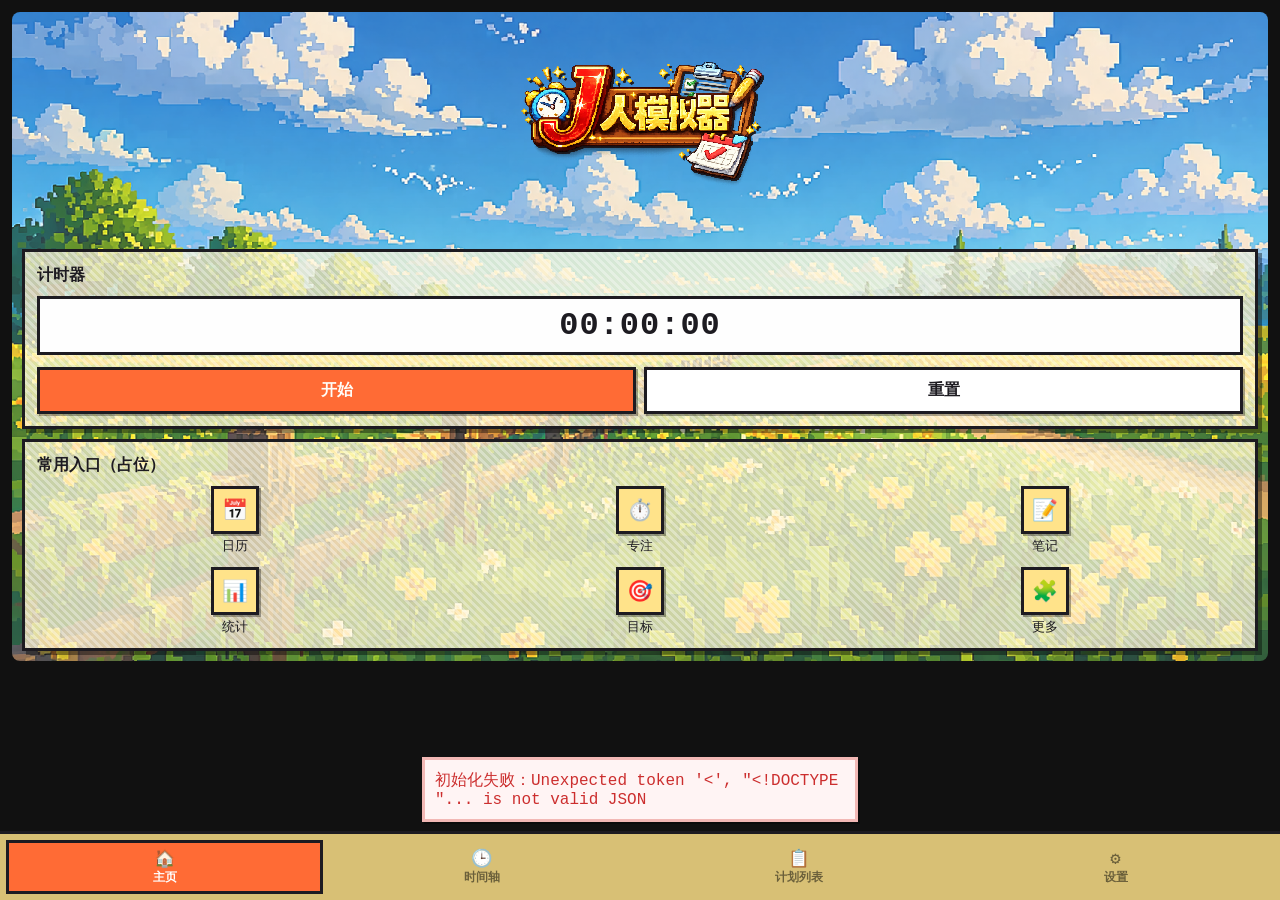
==== v0_demo/index.html @ c069bea7 "美化" ====
<!doctype html>
<html lang="zh-CN">
<head>
  <meta charset="UTF-8">
  <meta name="viewport" content="width=device-width, initial-scale=1.0, viewport-fit=cover">
  <title>J人模拟器</title>
  <link rel="stylesheet" href="./styles.css">
</head>
<body>
  <main class="app-shell">
    <section class="page page-active" data-page="home">
      <header class="page-header">
        <img
          id="homeTitleImage"
          class="home-title-image"
          src="./assets/title-j-simulator.png"
          alt="J人模拟器"
        >
      </header>
      <div class="card">
        <h2>计时器</h2>
        <div id="timerDisplay" class="timer-display">00:00:00</div>
        <div class="timer-actions">
          <button id="timerToggleBtn" class="btn primary" type="button">开始</button>
          <button id="timerResetBtn" class="btn" type="button">重置</button>
        </div>
      </div>
      <div class="card">
        <h2>常用入口（占位）</h2>
        <div class="icon-grid">
          <div class="icon-item"><span>📅</span><p>日历</p></div>
          <div class="icon-item"><span>⏱️</span><p>专注</p></div>
          <div class="icon-item"><span>📝</span><p>笔记</p></div>
          <div class="icon-item"><span>📊</span><p>统计</p></div>
          <div class="icon-item"><span>🎯</span><p>目标</p></div>
          <div class="icon-item"><span>🧩</span><p>更多</p></div>
        </div>
      </div>
    </section>

    <section class="page" data-page="timeline">
      <header class="page-header">
        <h1>时间轴</h1>
      </header>
      <div class="card">
        <button id="generateBtn" class="btn generate-btn" type="button">
          <span class="btn-text">生成今日计划</span>
          <span id="generateSpinner" class="spinner" aria-hidden="true"></span>
        </button>
        <p id="timelineHint" class="hint">双击时间块可标记完成并从时间轴移除。</p>
      </div>
      <div class="card timeline-card">
        <div id="timelineHeader" class="timeline-header"></div>
        <div id="timelineCanvas" class="timeline-canvas"></div>
      </div>
    </section>

    <section class="page" data-page="plan">
      <header class="page-header">
        <h1>计划列表</h1>
      </header>
      <div class="card">
        <form id="taskForm" class="form-grid">
          <label>
            任务名称
            <input id="titleInput" name="title" type="text" placeholder="例如：数学卷3张" required>
          </label>
          <label>
            截止日期
            <input id="deadlineInput" name="deadline" type="date" required>
          </label>
          <label>
            预估时长（分钟，可选）
            <input id="estimateInput" name="estimate" type="number" min="1" placeholder="例如：90">
          </label>
          <button type="submit" class="btn primary">添加任务</button>
        </form>
      </div>
      <div class="card">
        <ul id="planList" class="list"></ul>
      </div>
    </section>

    <section class="page" data-page="settings">
      <header class="page-header">
        <h1>设置</h1>
      </header>
      <div class="card">
        <p class="hint">设置页暂未开放，后续再实现。</p>
      </div>
    </section>

    <div id="feedbackBox" class="feedback" aria-live="polite"></div>
  </main>

  <nav class="bottom-nav">
    <button class="nav-item nav-active" data-nav="home" type="button">
      <span>🏠</span><em>主页</em>
    </button>
    <button class="nav-item" data-nav="timeline" type="button">
      <span>🕒</span><em>时间轴</em>
    </button>
    <button class="nav-item" data-nav="plan" type="button">
      <span>📋</span><em>计划列表</em>
    </button>
    <button class="nav-item" data-nav="settings" type="button">
      <span>⚙️</span><em>设置</em>
    </button>
  </nav>

  <script src="./app.js"></script>
</body>
</html>
---- v0_demo/styles.css ----
:root {
  --bg-sky: #8fd3ff;
  --bg-grass: #7ed957;
  --panel: #fff6cf;
  --panel-alt: #ffe38a;
  --text: #1d1b21;
  --muted: #5e5a66;
  --line: #1d1b21;
  --primary: #ff6b35;
  --primary-dark: #d94f20;
  --accent: #2fbf71;
  --danger: #cc2e2e;
  --blue: #3c8cff;
}

* {
  box-sizing: border-box;
}

body {
  margin: 0;
  color: var(--text);
  font-family: "Courier New", "Lucida Console", "Microsoft YaHei", monospace;
  background: #111;
  image-rendering: pixelated;
}

.app-shell {
  width: 100vw;
  min-height: 100dvh;
  margin: 0 auto;
  padding: 12px 12px 96px;
}

.page {
  display: none;
  gap: 10px;
  position: relative;
  padding: 10px;
  background:
    linear-gradient(rgba(255, 255, 255, 0.16), rgba(255, 255, 255, 0.16)),
    url("./assets/bg-pixel-field.png") center / cover no-repeat;
  border-radius: 8px;
}

.page-active {
  display: grid;
}

.page-header h1 {
  margin: 4px 0 2px;
  font-size: 1.45rem;
  letter-spacing: 1px;
  color: #ffffff;
  text-shadow: 2px 2px 0 #1d1b21;
}

.home-title-image {
  display: block;
  width: min(100%, 320px);
  height: auto;
  margin: 2px auto 2px;
  image-rendering: pixelated;
  filter: drop-shadow(2px 2px 0 #1d1b21);
}

.card {
  background:
    linear-gradient(45deg, #0000 25%, #fff5 25% 50%, #0000 50% 75%, #fff5 75%),
    rgba(255, 246, 207, 0.72);
  background-size: 8px 8px, auto;
  border: 3px solid var(--line);
  border-radius: 0;
  padding: 12px;
  box-shadow: 4px 4px 0 #00000066;
}

h2 {
  margin: 0 0 10px;
  font-size: 1.02rem;
}

.hint {
  margin: 8px 0 0;
  color: var(--muted);
  font-size: 0.85rem;
}

.timer-display {
  font-size: 2rem;
  font-weight: 700;
  text-align: center;
  letter-spacing: 1px;
  margin: 8px 0 12px;
  padding: 8px;
  border: 3px solid var(--line);
  background: #fefefe;
}

.timer-actions {
  display: grid;
  grid-template-columns: 1fr 1fr;
  gap: 8px;
}

.icon-grid {
  display: grid;
  grid-template-columns: repeat(3, minmax(0, 1fr));
  gap: 12px 8px;
}

.icon-item {
  display: grid;
  justify-items: center;
  gap: 4px;
}

.icon-item span {
  width: 48px;
  height: 48px;
  border: 3px solid var(--line);
  border-radius: 0;
  display: grid;
  place-items: center;
  font-size: 1.3rem;
  background: var(--panel-alt);
  box-shadow: 2px 2px 0 #00000055;
}

.icon-item p {
  margin: 0;
  font-size: 0.8rem;
}

.btn {
  border: 3px solid var(--line);
  border-radius: 0;
  background: #fff;
  color: var(--text);
  padding: 10px 12px;
  font: inherit;
  font-weight: 700;
  cursor: pointer;
  box-shadow: 2px 2px 0 #00000055;
}

.btn:active {
  transform: translate(1px, 1px);
  box-shadow: 1px 1px 0 #00000055;
}

.btn.primary {
  background: var(--primary);
  border-color: var(--line);
  color: #fffdf8;
}

.btn.primary:hover {
  background: var(--primary-dark);
}

.generate-btn {
  width: 100%;
  display: flex;
  align-items: center;
  justify-content: space-between;
}

.spinner {
  width: 18px;
  height: 18px;
  border-radius: 0;
  border: 3px solid #ffd2c2;
  border-top-color: #ffffff;
  opacity: 0;
  animation: spin 0.8s linear infinite;
}

.generate-btn.loading {
  cursor: wait;
}

.generate-btn.loading .spinner {
  opacity: 1;
}

.form-grid {
  display: grid;
  gap: 10px;
}

label {
  display: grid;
  gap: 6px;
  font-size: 0.9rem;
}

input,
select {
  border: 3px solid var(--line);
  border-radius: 0;
  padding: 10px 11px;
  font: inherit;
  background: #fff;
}

.list {
  list-style: none;
  margin: 0;
  padding: 0;
  display: grid;
  gap: 8px;
}

.list li {
  border: 3px solid var(--line);
  border-radius: 0;
  background: #fff;
  padding: 10px;
}

.task-item {
  display: flex;
  align-items: center;
  gap: 10px;
}

.task-check {
  width: 20px;
  height: 20px;
  border: 3px solid var(--line);
  border-radius: 0;
  display: grid;
  place-items: center;
  flex-shrink: 0;
  cursor: pointer;
  background: #fff;
}

.task-check.checked {
  background: var(--accent);
  color: #fff;
  font-weight: 700;
}

.task-main {
  flex: 1;
  display: grid;
  gap: 2px;
}

.task-title {
  font-size: 0.92rem;
  font-weight: 700;
}

.task-meta {
  font-size: 0.78rem;
  color: var(--muted);
}

.task-item.done .task-title,
.task-item.done .task-meta {
  color: #8a8791;
}

.timeline-card {
  padding-top: 10px;
}

.timeline-header {
  font-size: 0.9rem;
  font-weight: 700;
  margin-bottom: 10px;
}

.timeline-canvas {
  position: relative;
  border: 3px solid var(--line);
  border-radius: 0;
  background: #fff;
  height: 960px;
  overflow: hidden;
}

.time-line {
  position: absolute;
  left: 52px;
  right: 8px;
  height: 2px;
  background: #e6e7eb;
}

.time-label {
  position: absolute;
  left: 8px;
  width: 40px;
  font-size: 0.74rem;
  color: #8a8791;
  transform: translateY(-7px);
}

.timeline-block {
  position: absolute;
  left: 58px;
  right: 10px;
  border-radius: 0;
  padding: 6px 8px;
  background: var(--blue);
  color: #ffffff;
  border: 3px solid var(--line);
  font-size: 0.8rem;
  overflow: hidden;
  cursor: pointer;
  box-shadow: 2px 2px 0 #00000045;
}

.timeline-block .ddl {
  color: #e8f2ff;
  font-size: 0.73rem;
  margin-top: 2px;
}

.feedback {
  position: fixed;
  left: 50%;
  transform: translateX(-50%);
  bottom: calc(78px + env(safe-area-inset-bottom));
  width: min(100vw - 24px, 436px);
  min-height: 44px;
  border: 3px solid var(--line);
  border-radius: 0;
  background: rgba(255, 253, 232, 0.82);
  color: #4d3d16;
  padding: 10px;
  z-index: 20;
  box-shadow: 2px 2px 0 #00000055;
  opacity: 1;
  transition: opacity 0.25s ease;
}

.feedback.hidden {
  opacity: 0;
  pointer-events: none;
}

.bottom-nav {
  position: fixed;
  left: 50%;
  transform: translateX(-50%);
  bottom: 0;
  width: 100vw;
  display: grid;
  grid-template-columns: repeat(4, 1fr);
  background: rgba(255, 227, 138, 0.84);
  border-top: 3px solid var(--line);
  padding: 6px 6px calc(6px + env(safe-area-inset-bottom));
  z-index: 30;
}

.nav-item {
  border: 3px solid transparent;
  background: transparent;
  display: grid;
  justify-items: center;
  gap: 1px;
  font: inherit;
  color: #6a5f3a;
  padding: 5px 0;
}

.nav-item span {
  font-size: 1.08rem;
}

.nav-item em {
  font-style: normal;
  font-size: 0.74rem;
  font-weight: 700;
}

.nav-item.nav-active {
  color: #fff;
  background: var(--primary);
  border-color: var(--line);
  border-radius: 0;
}

@keyframes spin {
  to {
    transform: rotate(360deg);
  }
}
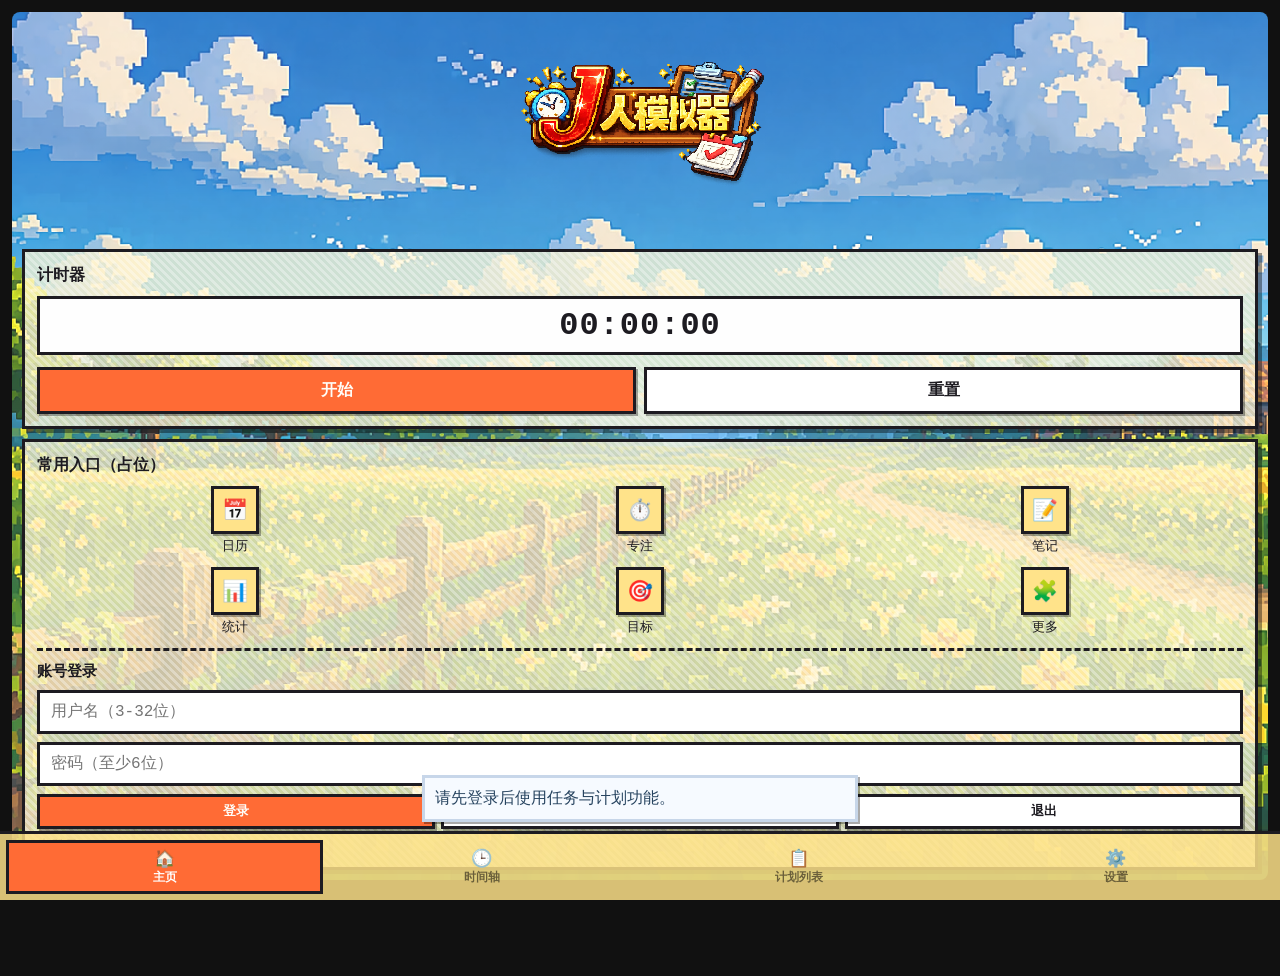
==== commit b9d0ac63: "添加账号系统 啥叫我密码泄露了啊我问你codex啥意思啊" ====
--- a/v0_demo/index.html
+++ b/v0_demo/index.html
@@ -10,12 +10,7 @@
   <main class="app-shell">
     <section class="page page-active" data-page="home">
       <header class="page-header">
-        <img
-          id="homeTitleImage"
-          class="home-title-image"
-          src="./assets/title-j-simulator.png"
-          alt="J人模拟器"
-        >
+        <img id="homeTitleImage" class="home-title-image" src="./assets/title-j-simulator.png" alt="J人模拟器">
       </header>
       <div class="card">
         <h2>计时器</h2>
@@ -35,6 +30,20 @@
           <div class="icon-item"><span>🎯</span><p>目标</p></div>
           <div class="icon-item"><span>🧩</span><p>更多</p></div>
         </div>
+
+        <div class="auth-box">
+          <h3>账号登录</h3>
+          <form id="authForm" class="auth-form">
+            <input id="authUsername" type="text" placeholder="用户名（3-32位）" autocomplete="username" required>
+            <input id="authPassword" type="password" placeholder="密码（至少6位）" autocomplete="current-password" required>
+            <div class="auth-actions">
+              <button id="loginBtn" class="btn small primary" type="submit">登录</button>
+              <button id="registerBtn" class="btn small" type="button">注册</button>
+              <button id="logoutBtn" class="btn small" type="button">退出</button>
+            </div>
+          </form>
+          <p id="authStatus" class="hint">未登录</p>
+        </div>
       </div>
     </section>
 
@@ -42,12 +51,23 @@
       <header class="page-header">
         <h1>时间轴</h1>
       </header>
+      <div class="card date-switch-card">
+        <div class="date-nav-row">
+          <button id="prevDayBtn" class="btn small" type="button">‹ 前一天</button>
+          <div id="selectedDateLabel" class="selected-date-label">--</div>
+          <button id="nextDayBtn" class="btn small" type="button">后一天 ›</button>
+        </div>
+        <div id="weekStrip" class="week-strip"></div>
+      </div>
       <div class="card">
-        <button id="generateBtn" class="btn generate-btn" type="button">
-          <span class="btn-text">生成今日计划</span>
-          <span id="generateSpinner" class="spinner" aria-hidden="true"></span>
-        </button>
-        <p id="timelineHint" class="hint">双击时间块可标记完成并从时间轴移除。</p>
+        <div class="timeline-actions-row">
+          <button id="generateBtn" class="btn generate-btn" type="button">
+            <span class="btn-text">生成计划（全部任务）</span>
+            <span id="generateSpinner" class="spinner" aria-hidden="true"></span>
+          </button>
+          <button id="planInfoBtn" class="btn info-btn" type="button" title="查看计划详情">🛈</button>
+        </div>
+        <p id="timelineHint" class="hint">双击任务块可标记完成并从时间轴移除。</p>
       </div>
       <div class="card timeline-card">
         <div id="timelineHeader" class="timeline-header"></div>
@@ -86,28 +106,46 @@
         <h1>设置</h1>
       </header>
       <div class="card">
-        <p class="hint">设置页暂未开放，后续再实现。</p>
+        <h2>每周空闲时间段</h2>
+        <p class="hint">每个时段都支持：下拉选择或手动输入。输入会自动规范为 HH:MM。</p>
+        <form id="availabilityForm" class="form-grid">
+          <div class="availability-actions">
+            <button id="copyWeekdaysBtn" class="btn" type="button">复制周一到周五</button>
+            <button id="copyAllDaysBtn" class="btn" type="button">复制到全周</button>
+          </div>
+          <div id="availabilityEditor" class="availability-editor"></div>
+          <button id="saveAvailabilityBtn" type="submit" class="btn primary">保存空闲时段</button>
+        </form>
       </div>
     </section>
 
     <div id="feedbackBox" class="feedback" aria-live="polite"></div>
   </main>
 
+  <div id="planInfoModal" class="modal hidden">
+    <div class="modal-panel">
+      <div class="modal-head">
+        <h3>计划详情</h3>
+        <button id="closePlanInfoBtn" class="btn small" type="button">关闭</button>
+      </div>
+      <div class="modal-body">
+        <h4>本次计划的理由与风险</h4>
+        <p id="planReasonText">暂无</p>
+        <ul id="planRiskList" class="list compact"></ul>
+        <h4>任务时长估计原因</h4>
+        <ul id="planEstimateList" class="list compact"></ul>
+      </div>
+    </div>
+  </div>
+
   <nav class="bottom-nav">
-    <button class="nav-item nav-active" data-nav="home" type="button">
-      <span>🏠</span><em>主页</em>
-    </button>
-    <button class="nav-item" data-nav="timeline" type="button">
-      <span>🕒</span><em>时间轴</em>
-    </button>
-    <button class="nav-item" data-nav="plan" type="button">
-      <span>📋</span><em>计划列表</em>
-    </button>
-    <button class="nav-item" data-nav="settings" type="button">
-      <span>⚙️</span><em>设置</em>
-    </button>
+    <button class="nav-item nav-active" data-nav="home" type="button"><span>🏠</span><em>主页</em></button>
+    <button class="nav-item" data-nav="timeline" type="button"><span>🕒</span><em>时间轴</em></button>
+    <button class="nav-item" data-nav="plan" type="button"><span>📋</span><em>计划列表</em></button>
+    <button class="nav-item" data-nav="settings" type="button"><span>⚙️</span><em>设置</em></button>
   </nav>
 
+  <datalist id="timeOptions"></datalist>
   <script src="./app.js"></script>
 </body>
 </html>
--- a/v0_demo/styles.css
+++ b/v0_demo/styles.css
@@ -132,6 +132,28 @@
   font-size: 0.8rem;
 }
 
+.auth-box {
+  margin-top: 12px;
+  padding-top: 10px;
+  border-top: 3px dashed var(--line);
+}
+
+.auth-box h3 {
+  margin: 0 0 8px;
+  font-size: 0.95rem;
+}
+
+.auth-form {
+  display: grid;
+  gap: 8px;
+}
+
+.auth-actions {
+  display: grid;
+  grid-template-columns: 1fr 1fr 1fr;
+  gap: 6px;
+}
+
 .btn {
   border: 3px solid var(--line);
   border-radius: 0;
@@ -189,6 +211,60 @@
   gap: 10px;
 }
 
+.availability-actions {
+  display: grid;
+  grid-template-columns: 1fr 1fr;
+  gap: 8px;
+}
+
+.availability-editor {
+  display: grid;
+  gap: 8px;
+}
+
+.day-row {
+  border: 3px solid var(--line);
+  background: rgba(255, 255, 255, 0.78);
+  padding: 8px;
+}
+
+.day-row-head {
+  display: flex;
+  justify-content: space-between;
+  align-items: center;
+  margin-bottom: 6px;
+}
+
+.day-row-actions {
+  display: flex;
+  gap: 6px;
+}
+
+.slots-wrap {
+  display: grid;
+  gap: 6px;
+}
+
+.slot-row {
+  display: grid;
+  grid-template-columns: 1fr auto 1fr auto;
+  gap: 6px;
+  align-items: center;
+}
+
+.slot-sep {
+  font-weight: 700;
+}
+
+.time-input {
+  min-width: 0;
+}
+
+.btn.small {
+  padding: 6px 8px;
+  font-size: 0.8rem;
+}
+
 label {
   display: grid;
   gap: 6px;
@@ -268,6 +344,121 @@
   padding-top: 10px;
 }
 
+.date-switch-card {
+  display: grid;
+  gap: 8px;
+}
+
+.timeline-actions-row {
+  display: grid;
+  grid-template-columns: 1fr auto;
+  gap: 8px;
+  align-items: center;
+}
+
+.info-btn {
+  width: 42px;
+  height: 42px;
+  padding: 0;
+  display: grid;
+  place-items: center;
+  font-size: 1rem;
+}
+
+.date-nav-row {
+  display: grid;
+  grid-template-columns: auto 1fr auto;
+  align-items: center;
+  gap: 8px;
+}
+
+.selected-date-label {
+  text-align: center;
+  font-weight: 700;
+  background: rgba(255, 255, 255, 0.75);
+  border: 3px solid var(--line);
+  padding: 6px 8px;
+}
+
+.week-strip {
+  display: grid;
+  grid-template-columns: repeat(7, minmax(0, 1fr));
+  gap: 6px;
+}
+
+.week-day {
+  border: 3px solid var(--line);
+  background: rgba(255, 255, 255, 0.8);
+  color: var(--text);
+  padding: 6px 4px;
+  display: grid;
+  justify-items: center;
+  gap: 2px;
+  font: inherit;
+  cursor: pointer;
+}
+
+.week-day span {
+  font-size: 0.7rem;
+}
+
+.week-day strong {
+  font-size: 0.95rem;
+}
+
+.week-day.active {
+  background: var(--primary);
+  color: #fff;
+}
+
+.modal {
+  position: fixed;
+  inset: 0;
+  background: rgba(0, 0, 0, 0.45);
+  display: grid;
+  place-items: center;
+  z-index: 50;
+  padding: 12px;
+}
+
+.modal.hidden {
+  display: none;
+}
+
+.modal-panel {
+  width: min(100%, 460px);
+  max-height: 88vh;
+  overflow: auto;
+  border: 3px solid var(--line);
+  background: rgba(255, 246, 207, 0.96);
+  box-shadow: 4px 4px 0 #00000066;
+  padding: 10px;
+}
+
+.modal-head {
+  display: flex;
+  justify-content: space-between;
+  align-items: center;
+  gap: 8px;
+}
+
+.modal-head h3 {
+  margin: 0;
+}
+
+.modal-body h4 {
+  margin: 12px 0 6px;
+}
+
+.list.compact {
+  gap: 6px;
+}
+
+.list.compact li {
+  padding: 8px;
+  font-size: 0.85rem;
+}
+
 .timeline-header {
   font-size: 0.9rem;
   font-weight: 700;
@@ -279,7 +470,7 @@
   border: 3px solid var(--line);
   border-radius: 0;
   background: #fff;
-  height: 960px;
+  height: 1080px;
   overflow: hidden;
 }
 
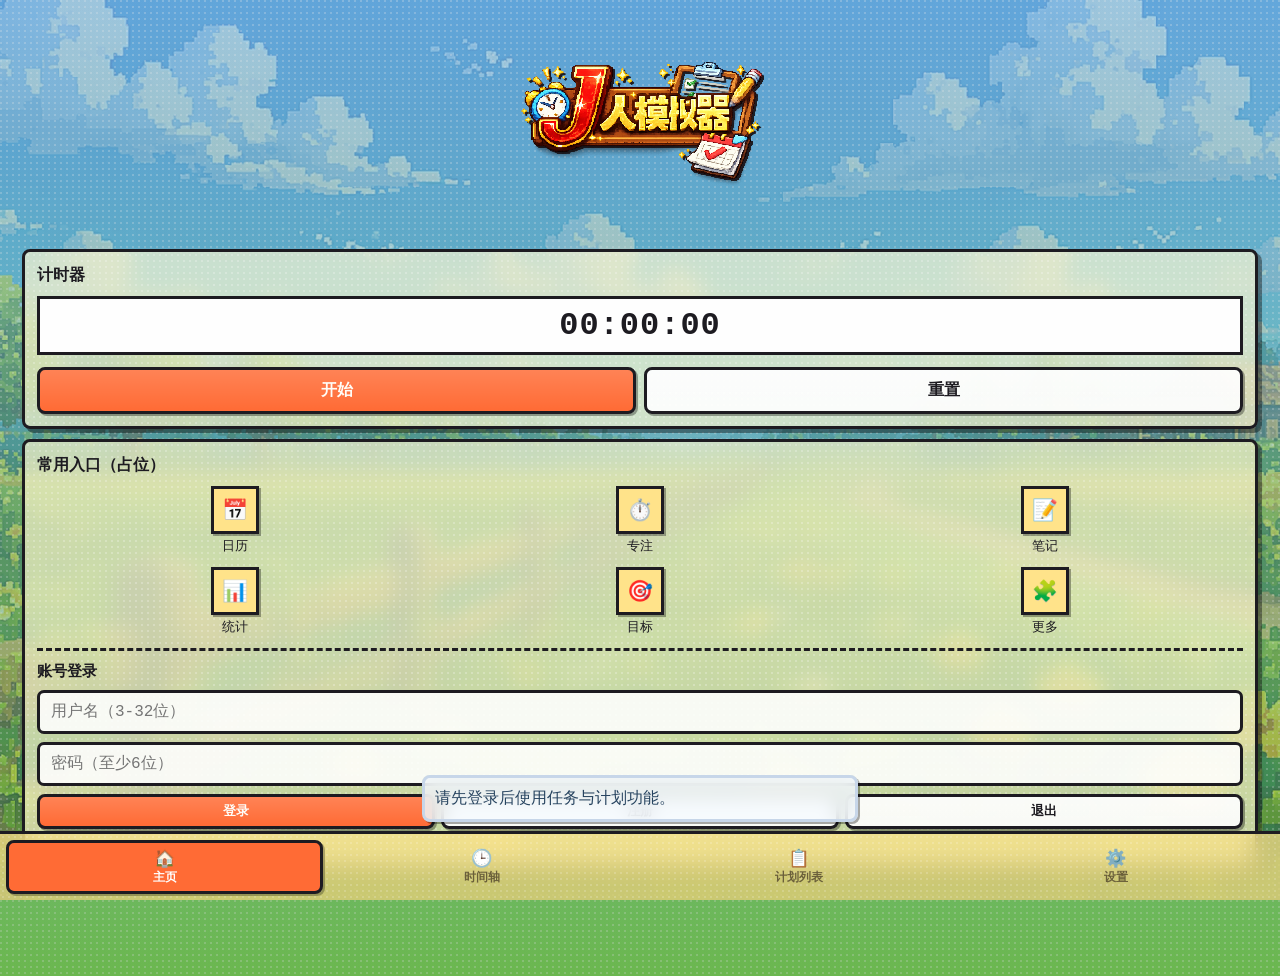
==== commit a3db6c6b: "Improve UI settings and RAG knowledge design Co-authored-by: diaq011 <diaq011@users.noreply.github.c" ====
--- a/v0_demo/index.html
+++ b/v0_demo/index.html
@@ -105,8 +105,23 @@
       <header class="page-header">
         <h1>设置</h1>
       </header>
-      <div class="card">
-        <h2>每周空闲时间段</h2>
+      <div id="settingsHome" class="settings-view card">
+        <h2>设置分类</h2>
+        <div class="settings-list">
+          <button id="openAvailabilitySettingsBtn" class="settings-entry" type="button">
+            <span>
+              <strong>空闲时间段设置</strong>
+              <span>管理每周可以安排学习任务的时间。</span>
+            </span>
+            <span class="settings-entry-arrow">›</span>
+          </button>
+        </div>
+      </div>
+      <div id="availabilitySettings" class="settings-view card" hidden>
+        <div class="settings-detail-head">
+          <button id="backSettingsBtn" class="btn small" type="button">‹ 返回</button>
+          <h2>每周空闲时间段</h2>
+        </div>
         <p class="hint">每个时段都支持：下拉选择或手动输入。输入会自动规范为 HH:MM。</p>
         <form id="availabilityForm" class="form-grid">
           <div class="availability-actions">
--- a/v0_demo/styles.css
+++ b/v0_demo/styles.css
@@ -11,6 +11,11 @@
   --accent: #2fbf71;
   --danger: #cc2e2e;
   --blue: #3c8cff;
+  --radius-pixel: 8px;
+  --glass-panel: rgba(255, 246, 207, 0.68);
+  --glass-panel-strong: rgba(255, 246, 207, 0.82);
+  --glass-white: rgba(255, 255, 255, 0.72);
+  --pixel-shadow: 4px 4px 0 #00000066;
 }
 
 * {
@@ -19,9 +24,16 @@
 
 body {
   margin: 0;
+  min-height: 100dvh;
   color: var(--text);
   font-family: "Courier New", "Lucida Console", "Microsoft YaHei", monospace;
-  background: #111;
+  background:
+    linear-gradient(rgba(20, 28, 42, 0.1), rgba(20, 28, 42, 0.18)),
+    radial-gradient(circle at 20% 18%, rgba(255, 255, 255, 0.26) 0 1px, transparent 1px 100%),
+    linear-gradient(180deg, rgba(143, 211, 255, 0.72), rgba(126, 217, 87, 0.48)),
+    url("./assets/bg-pixel-field.png") center / cover fixed no-repeat,
+    linear-gradient(180deg, var(--bg-sky), var(--bg-grass));
+  background-size: auto, 6px 6px, auto, cover, auto;
   image-rendering: pixelated;
 }
 
@@ -37,10 +49,9 @@
   gap: 10px;
   position: relative;
   padding: 10px;
-  background:
-    linear-gradient(rgba(255, 255, 255, 0.16), rgba(255, 255, 255, 0.16)),
-    url("./assets/bg-pixel-field.png") center / cover no-repeat;
-  border-radius: 8px;
+  min-height: calc(100dvh - 108px);
+  background: transparent;
+  border-radius: var(--radius-pixel);
 }
 
 .page-active {
@@ -66,13 +77,15 @@
 
 .card {
   background:
-    linear-gradient(45deg, #0000 25%, #fff5 25% 50%, #0000 50% 75%, #fff5 75%),
-    rgba(255, 246, 207, 0.72);
-  background-size: 8px 8px, auto;
-  border: 3px solid var(--line);
-  border-radius: 0;
+    radial-gradient(circle, rgba(255, 255, 255, 0.24) 0 1px, transparent 1px 100%),
+    var(--glass-panel);
+  background-size: 6px 6px, auto;
+  backdrop-filter: blur(10px) saturate(1.2);
+  -webkit-backdrop-filter: blur(10px) saturate(1.2);
+  border: 3px solid var(--line);
+  border-radius: var(--radius-pixel);
   padding: 12px;
-  box-shadow: 4px 4px 0 #00000066;
+  box-shadow: var(--pixel-shadow);
 }
 
 h2 {
@@ -154,16 +167,108 @@
   gap: 6px;
 }
 
+.settings-view[hidden] {
+  display: none;
+}
+
+.settings-list {
+  display: grid;
+  gap: 10px;
+}
+
+.settings-entry {
+  width: 100%;
+  display: grid;
+  grid-template-columns: 1fr auto;
+  gap: 10px;
+  align-items: center;
+  text-align: left;
+  border: 3px solid var(--line);
+  border-radius: var(--radius-pixel);
+  background:
+    radial-gradient(circle, rgba(255, 255, 255, 0.22) 0 1px, transparent 1px 100%),
+    rgba(255, 255, 255, 0.76);
+  background-size: 6px 6px, auto;
+  padding: 12px;
+  font: inherit;
+  color: var(--text);
+  cursor: pointer;
+  box-shadow: 3px 3px 0 #0000004d;
+  transition:
+    transform 0.12s ease,
+    box-shadow 0.12s ease,
+    filter 0.12s ease;
+}
+
+.settings-entry:hover {
+  filter: brightness(1.03);
+  transform: translate(-1px, -1px);
+  box-shadow: 4px 4px 0 #0000004d;
+}
+
+.settings-entry:active {
+  transform: translate(1px, 1px);
+  box-shadow: 1px 1px 0 #0000004d;
+}
+
+.settings-entry strong,
+.settings-entry span {
+  display: block;
+}
+
+.settings-entry span {
+  margin-top: 3px;
+  color: var(--muted);
+  font-size: 0.82rem;
+}
+
+.settings-entry-arrow {
+  font-weight: 700;
+}
+
+.settings-detail-head {
+  display: flex;
+  align-items: center;
+  gap: 8px;
+  margin-bottom: 8px;
+}
+
+.settings-detail-head h2 {
+  margin: 0;
+}
+
 .btn {
   border: 3px solid var(--line);
-  border-radius: 0;
-  background: #fff;
+  border-radius: var(--radius-pixel);
+  background:
+    linear-gradient(rgba(255, 255, 255, 0.18), rgba(255, 255, 255, 0)),
+    rgba(255, 255, 255, 0.9);
   color: var(--text);
   padding: 10px 12px;
   font: inherit;
   font-weight: 700;
   cursor: pointer;
   box-shadow: 2px 2px 0 #00000055;
+  transition:
+    transform 0.12s ease,
+    box-shadow 0.12s ease,
+    filter 0.12s ease,
+    background-color 0.12s ease;
+  touch-action: manipulation;
+}
+
+.btn:hover {
+  filter: brightness(1.04) saturate(1.08);
+  transform: translate(-1px, -1px);
+  box-shadow: 3px 3px 0 #00000055;
+}
+
+.btn:focus-visible,
+.nav-item:focus-visible,
+.week-day:focus-visible,
+.task-check:focus-visible {
+  outline: 3px solid #fff6cf;
+  outline-offset: 2px;
 }
 
 .btn:active {
@@ -172,7 +277,9 @@
 }
 
 .btn.primary {
-  background: var(--primary);
+  background:
+    linear-gradient(rgba(255, 255, 255, 0.16), rgba(255, 255, 255, 0)),
+    var(--primary);
   border-color: var(--line);
   color: #fffdf8;
 }
@@ -224,7 +331,13 @@
 
 .day-row {
   border: 3px solid var(--line);
-  background: rgba(255, 255, 255, 0.78);
+  border-radius: var(--radius-pixel);
+  background:
+    radial-gradient(circle, rgba(255, 255, 255, 0.18) 0 1px, transparent 1px 100%),
+    var(--glass-white);
+  background-size: 6px 6px, auto;
+  backdrop-filter: blur(7px) saturate(1.16);
+  -webkit-backdrop-filter: blur(7px) saturate(1.16);
   padding: 8px;
 }
 
@@ -274,10 +387,21 @@
 input,
 select {
   border: 3px solid var(--line);
-  border-radius: 0;
+  border-radius: 7px;
   padding: 10px 11px;
   font: inherit;
-  background: #fff;
+  background: rgba(255, 255, 255, 0.88);
+  transition:
+    background-color 0.12s ease,
+    box-shadow 0.12s ease,
+    transform 0.12s ease;
+}
+
+input:focus,
+select:focus {
+  outline: none;
+  background: rgba(255, 255, 255, 0.98);
+  box-shadow: 2px 2px 0 #00000040, 0 0 0 3px rgba(255, 227, 138, 0.7);
 }
 
 .list {
@@ -290,8 +414,8 @@
 
 .list li {
   border: 3px solid var(--line);
-  border-radius: 0;
-  background: #fff;
+  border-radius: var(--radius-pixel);
+  background: rgba(255, 255, 255, 0.82);
   padding: 10px;
 }
 
@@ -305,12 +429,21 @@
   width: 20px;
   height: 20px;
   border: 3px solid var(--line);
-  border-radius: 0;
+  border-radius: 6px;
   display: grid;
   place-items: center;
   flex-shrink: 0;
   cursor: pointer;
   background: #fff;
+  transition:
+    transform 0.12s ease,
+    box-shadow 0.12s ease,
+    background-color 0.12s ease;
+}
+
+.task-check:hover {
+  transform: translate(-1px, -1px);
+  box-shadow: 2px 2px 0 #00000045;
 }
 
 .task-check.checked {
@@ -375,9 +508,12 @@
 .selected-date-label {
   text-align: center;
   font-weight: 700;
-  background: rgba(255, 255, 255, 0.75);
-  border: 3px solid var(--line);
+  background: rgba(255, 255, 255, 0.72);
+  border: 3px solid var(--line);
+  border-radius: var(--radius-pixel);
   padding: 6px 8px;
+  backdrop-filter: blur(6px);
+  -webkit-backdrop-filter: blur(6px);
 }
 
 .week-strip {
@@ -388,7 +524,8 @@
 
 .week-day {
   border: 3px solid var(--line);
-  background: rgba(255, 255, 255, 0.8);
+  border-radius: var(--radius-pixel);
+  background: rgba(255, 255, 255, 0.78);
   color: var(--text);
   padding: 6px 4px;
   display: grid;
@@ -396,6 +533,17 @@
   gap: 2px;
   font: inherit;
   cursor: pointer;
+  box-shadow: 2px 2px 0 #00000035;
+  transition:
+    transform 0.12s ease,
+    box-shadow 0.12s ease,
+    filter 0.12s ease;
+}
+
+.week-day:hover {
+  filter: brightness(1.04);
+  transform: translate(-1px, -1px);
+  box-shadow: 3px 3px 0 #00000035;
 }
 
 .week-day span {
@@ -430,8 +578,14 @@
   max-height: 88vh;
   overflow: auto;
   border: 3px solid var(--line);
-  background: rgba(255, 246, 207, 0.96);
-  box-shadow: 4px 4px 0 #00000066;
+  border-radius: var(--radius-pixel);
+  background:
+    radial-gradient(circle, rgba(255, 255, 255, 0.2) 0 1px, transparent 1px 100%),
+    var(--glass-panel-strong);
+  background-size: 6px 6px, auto;
+  backdrop-filter: blur(12px) saturate(1.2);
+  -webkit-backdrop-filter: blur(12px) saturate(1.2);
+  box-shadow: var(--pixel-shadow);
   padding: 10px;
 }
 
@@ -468,8 +622,8 @@
 .timeline-canvas {
   position: relative;
   border: 3px solid var(--line);
-  border-radius: 0;
-  background: #fff;
+  border-radius: var(--radius-pixel);
+  background: rgba(255, 255, 255, 0.88);
   height: 1080px;
   overflow: hidden;
 }
@@ -495,7 +649,7 @@
   position: absolute;
   left: 58px;
   right: 10px;
-  border-radius: 0;
+  border-radius: 7px;
   padding: 6px 8px;
   background: var(--blue);
   color: #ffffff;
@@ -520,12 +674,14 @@
   width: min(100vw - 24px, 436px);
   min-height: 44px;
   border: 3px solid var(--line);
-  border-radius: 0;
-  background: rgba(255, 253, 232, 0.82);
+  border-radius: var(--radius-pixel);
+  background: rgba(255, 253, 232, 0.78);
   color: #4d3d16;
   padding: 10px;
   z-index: 20;
   box-shadow: 2px 2px 0 #00000055;
+  backdrop-filter: blur(9px) saturate(1.16);
+  -webkit-backdrop-filter: blur(9px) saturate(1.16);
   opacity: 1;
   transition: opacity 0.25s ease;
 }
@@ -543,7 +699,12 @@
   width: 100vw;
   display: grid;
   grid-template-columns: repeat(4, 1fr);
-  background: rgba(255, 227, 138, 0.84);
+  background:
+    radial-gradient(circle, rgba(255, 255, 255, 0.18) 0 1px, transparent 1px 100%),
+    rgba(255, 227, 138, 0.72);
+  background-size: 6px 6px, auto;
+  backdrop-filter: blur(12px) saturate(1.18);
+  -webkit-backdrop-filter: blur(12px) saturate(1.18);
   border-top: 3px solid var(--line);
   padding: 6px 6px calc(6px + env(safe-area-inset-bottom));
   z-index: 30;
@@ -552,12 +713,24 @@
 .nav-item {
   border: 3px solid transparent;
   background: transparent;
+  border-radius: var(--radius-pixel);
   display: grid;
   justify-items: center;
   gap: 1px;
   font: inherit;
   color: #6a5f3a;
   padding: 5px 0;
+  cursor: pointer;
+  transition:
+    transform 0.12s ease,
+    background-color 0.12s ease,
+    color 0.12s ease,
+    box-shadow 0.12s ease;
+}
+
+.nav-item:hover {
+  background: rgba(255, 255, 255, 0.34);
+  transform: translateY(-1px);
 }
 
 .nav-item span {
@@ -574,7 +747,26 @@
   color: #fff;
   background: var(--primary);
   border-color: var(--line);
-  border-radius: 0;
+  box-shadow: 2px 2px 0 #00000045;
+}
+
+@media (max-width: 520px) {
+  .slot-row {
+    grid-template-columns: 1fr auto 1fr;
+  }
+
+  .slot-row .btn {
+    grid-column: 1 / -1;
+    justify-self: end;
+  }
+
+  .availability-actions {
+    grid-template-columns: 1fr;
+  }
+
+  .date-nav-row {
+    grid-template-columns: 1fr;
+  }
 }
 
 @keyframes spin {
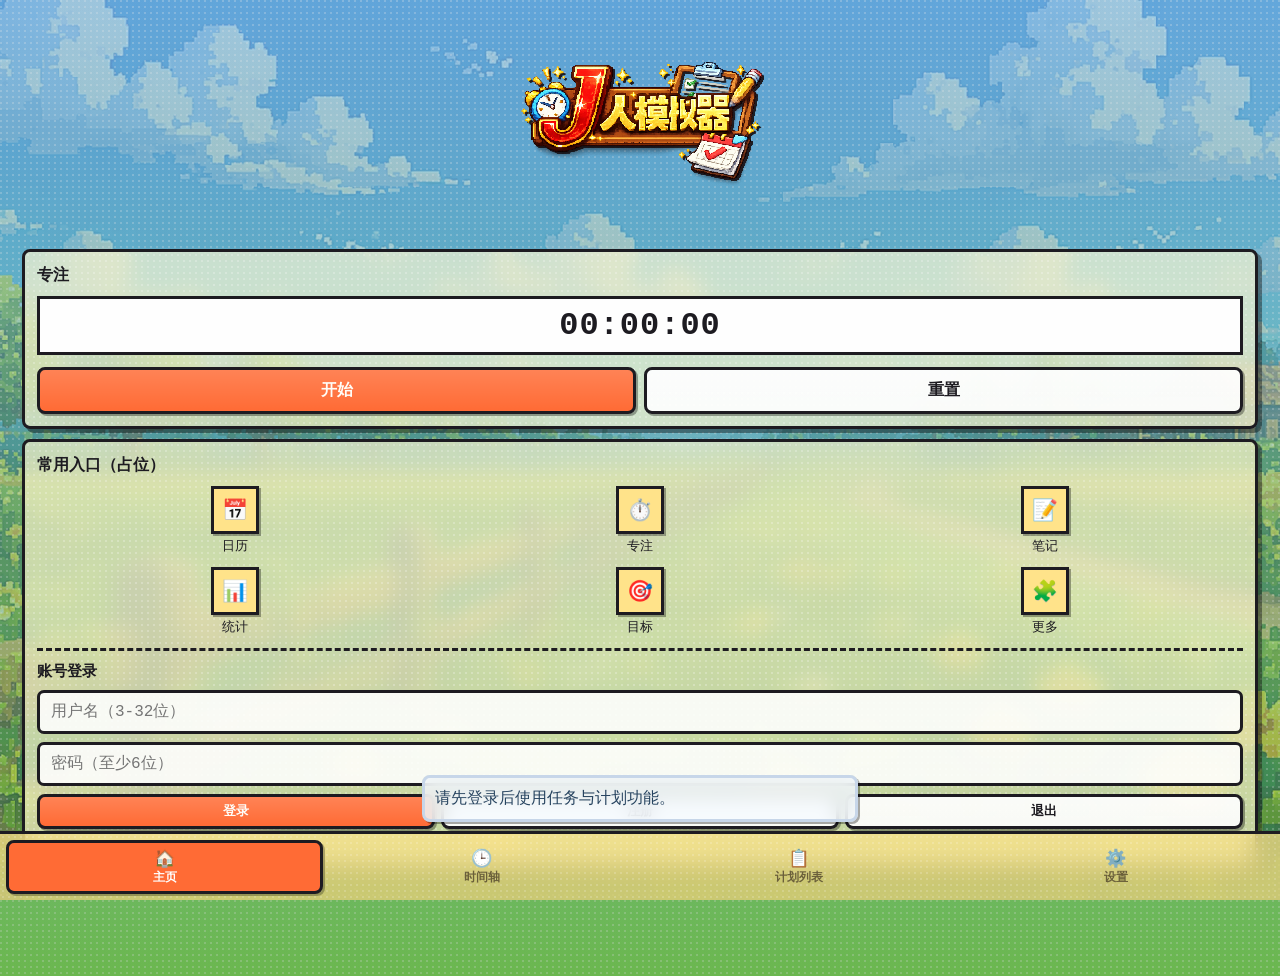
==== commit f3df130d: "优化前端界面" ====
--- a/v0_demo/index.html
+++ b/v0_demo/index.html
@@ -13,7 +13,7 @@
         <img id="homeTitleImage" class="home-title-image" src="./assets/title-j-simulator.png" alt="J人模拟器">
       </header>
       <div class="card">
-        <h2>计时器</h2>
+        <h2>专注</h2>
         <div id="timerDisplay" class="timer-display">00:00:00</div>
         <div class="timer-actions">
           <button id="timerToggleBtn" class="btn primary" type="button">开始</button>
@@ -65,7 +65,7 @@
             <span class="btn-text">生成计划（全部任务）</span>
             <span id="generateSpinner" class="spinner" aria-hidden="true"></span>
           </button>
-          <button id="planInfoBtn" class="btn info-btn" type="button" title="查看计划详情">🛈</button>
+          <button id="planInfoBtn" class="btn info-btn" type="button" title="查看计划详情" aria-label="查看计划详情">i</button>
         </div>
         <p id="timelineHint" class="hint">双击任务块可标记完成并从时间轴移除。</p>
       </div>
@@ -88,6 +88,46 @@
           <label>
             截止日期
             <input id="deadlineInput" name="deadline" type="date" required>
+          </label>
+          <label>
+            学科
+            <select id="subjectInput" name="subject" required>
+              <option value="math">数学</option>
+              <option value="english">英语</option>
+              <option value="chinese">语文</option>
+              <option value="physics">物理</option>
+              <option value="chemistry">化学</option>
+              <option value="biology">生物</option>
+              <option value="history">历史</option>
+              <option value="politics">政治</option>
+              <option value="geography">地理</option>
+              <option value="general">综合/其他</option>
+            </select>
+          </label>
+          <label>
+            任务类型
+            <select id="taskTypeInput" name="taskType" required>
+              <option value="test_paper">试卷</option>
+              <option value="exercise_set">习题/刷题</option>
+              <option value="essay">作文/写作</option>
+              <option value="reading">阅读</option>
+              <option value="recitation">背诵</option>
+              <option value="vocabulary">单词/词组</option>
+              <option value="mistake_review">错题整理</option>
+              <option value="chapter_review">章节复习</option>
+              <option value="preview">预习</option>
+              <option value="lab_report">实验报告</option>
+              <option value="group_work">小组作业</option>
+              <option value="presentation">展示/PPT</option>
+            </select>
+          </label>
+          <label>
+            难度
+            <select id="difficultyInput" name="difficulty" required>
+              <option value="easy">简单</option>
+              <option value="medium" selected>普通</option>
+              <option value="hard">困难</option>
+            </select>
           </label>
           <label>
             预估时长（分钟，可选）
@@ -137,6 +177,40 @@
     <div id="feedbackBox" class="feedback" aria-live="polite"></div>
   </main>
 
+  <section id="focusOverlay" class="focus-overlay hidden" aria-label="专注界面">
+    <button id="focusMinimizeBtn" class="focus-icon-btn focus-minimize" type="button" aria-label="最小化专注界面">⌄</button>
+    <button id="focusSettingsBtn" class="focus-icon-btn focus-settings" type="button" aria-label="专注设置">⚙</button>
+    <div class="focus-center">
+      <div id="focusClock" class="focus-clock">00:00:00</div>
+      <button id="focusContentBtn" class="focus-content-btn" type="button">未填写</button>
+      <div class="focus-actions">
+        <button id="focusPauseBtn" class="btn" type="button">暂停</button>
+        <button id="focusEndBtn" class="btn primary" type="button">结束</button>
+      </div>
+    </div>
+  </section>
+
+  <button id="focusBubble" class="focus-bubble hidden" type="button" aria-label="恢复专注界面">专</button>
+
+  <div id="focusSettingsModal" class="modal hidden">
+    <div class="modal-panel">
+      <div class="modal-head">
+        <h3>专注设置</h3>
+        <button id="closeFocusSettingsBtn" class="btn small" type="button">关闭</button>
+      </div>
+      <div class="modal-body">
+        <label class="radio-row">
+          <input type="radio" name="focusDisplayMode" value="elapsed">
+          显示计时器累积时长
+        </label>
+        <label class="radio-row">
+          <input type="radio" name="focusDisplayMode" value="clock">
+          显示实时时间
+        </label>
+      </div>
+    </div>
+  </div>
+
   <div id="planInfoModal" class="modal hidden">
     <div class="modal-panel">
       <div class="modal-head">
--- a/v0_demo/styles.css
+++ b/v0_demo/styles.css
@@ -38,10 +38,11 @@
 }
 
 .app-shell {
-  width: 100vw;
+  width: 100%;
   min-height: 100dvh;
   margin: 0 auto;
   padding: 12px 12px 96px;
+  overflow-x: hidden;
 }
 
 .page {
@@ -55,7 +56,14 @@
 }
 
 .page-active {
-  display: grid;
+  display: flex;
+  flex-direction: column;
+  align-content: flex-start;
+}
+
+.page > .card:last-of-type,
+.page > .settings-view {
+  flex: 1;
 }
 
 .page-header h1 {
@@ -169,6 +177,10 @@
 
 .settings-view[hidden] {
   display: none;
+}
+
+.settings-view {
+  min-height: 0;
 }
 
 .settings-list {
@@ -327,6 +339,8 @@
 .availability-editor {
   display: grid;
   gap: 8px;
+  overflow: auto;
+  padding-right: 2px;
 }
 
 .day-row {
@@ -345,6 +359,7 @@
   display: flex;
   justify-content: space-between;
   align-items: center;
+  gap: 8px;
   margin-bottom: 6px;
 }
 
@@ -360,9 +375,13 @@
 
 .slot-row {
   display: grid;
-  grid-template-columns: 1fr auto 1fr auto;
+  grid-template-columns: minmax(0, 1fr) auto minmax(0, 1fr) auto;
   gap: 6px;
   align-items: center;
+}
+
+.slot-row.is-draft {
+  grid-template-columns: minmax(0, 1fr) auto minmax(0, 1fr);
 }
 
 .slot-sep {
@@ -495,7 +514,10 @@
   padding: 0;
   display: grid;
   place-items: center;
-  font-size: 1rem;
+  font-size: 1.35rem;
+  font-family: Georgia, "Times New Roman", serif;
+  font-weight: 900;
+  font-style: italic;
 }
 
 .date-nav-row {
@@ -660,10 +682,124 @@
   box-shadow: 2px 2px 0 #00000045;
 }
 
+.timeline-block.focus-block {
+  background: var(--accent);
+}
+
 .timeline-block .ddl {
   color: #e8f2ff;
   font-size: 0.73rem;
   margin-top: 2px;
+}
+
+.focus-overlay {
+  position: fixed;
+  inset: 0;
+  z-index: 80;
+  display: grid;
+  place-items: center;
+  padding: 22px;
+  color: #fffdf8;
+  background:
+    radial-gradient(circle at 50% 42%, rgba(255, 255, 255, 0.12), transparent 38%),
+    linear-gradient(rgba(10, 13, 20, 0.86), rgba(10, 13, 20, 0.94)),
+    url("./assets/bg-pixel-field.png") center / cover no-repeat,
+    #07090f;
+}
+
+.focus-overlay.hidden {
+  display: none;
+}
+
+.focus-icon-btn {
+  position: fixed;
+  width: 46px;
+  height: 46px;
+  display: grid;
+  place-items: center;
+  border: 0;
+  background: transparent;
+  color: #fff;
+  font: inherit;
+  font-size: 2rem;
+  cursor: pointer;
+  text-shadow: 2px 2px 0 #000;
+}
+
+.focus-minimize {
+  top: calc(18px + env(safe-area-inset-top));
+  left: calc(18px + env(safe-area-inset-left));
+}
+
+.focus-settings {
+  top: calc(18px + env(safe-area-inset-top));
+  right: calc(18px + env(safe-area-inset-right));
+  font-size: 1.7rem;
+}
+
+.focus-center {
+  width: min(100%, 620px);
+  display: grid;
+  justify-items: center;
+  gap: 18px;
+}
+
+.focus-clock {
+  font-size: clamp(3rem, 14vw, 7rem);
+  font-weight: 900;
+  letter-spacing: 0.08em;
+  text-shadow: 4px 4px 0 #000;
+}
+
+.focus-content-btn {
+  border: 0;
+  background: transparent;
+  color: #fffdf8;
+  font: inherit;
+  font-size: 1rem;
+  font-weight: 700;
+  cursor: pointer;
+  text-shadow: 2px 2px 0 #000;
+}
+
+.focus-actions {
+  width: min(100%, 420px);
+  display: grid;
+  grid-template-columns: 1fr 1fr;
+  gap: 12px;
+}
+
+.focus-bubble {
+  position: fixed;
+  left: 22px;
+  top: 120px;
+  z-index: 75;
+  width: 58px;
+  height: 58px;
+  border: 3px solid var(--line);
+  border-radius: 999px;
+  background: var(--primary);
+  color: #fff;
+  font: inherit;
+  font-weight: 900;
+  box-shadow: 4px 4px 0 #00000066;
+  cursor: grab;
+  touch-action: none;
+}
+
+.focus-bubble.hidden {
+  display: none;
+}
+
+.focus-bubble.dragging {
+  cursor: grabbing;
+}
+
+.radio-row {
+  display: flex;
+  align-items: center;
+  gap: 8px;
+  margin-top: 10px;
 }
 
 .feedback {
@@ -751,6 +887,19 @@
 }
 
 @media (max-width: 520px) {
+  .app-shell {
+    padding: 10px 8px 88px;
+  }
+
+  .page {
+    padding: 6px;
+  }
+
+  .day-row-head {
+    align-items: flex-start;
+    flex-direction: column;
+  }
+
   .slot-row {
     grid-template-columns: 1fr auto 1fr;
   }
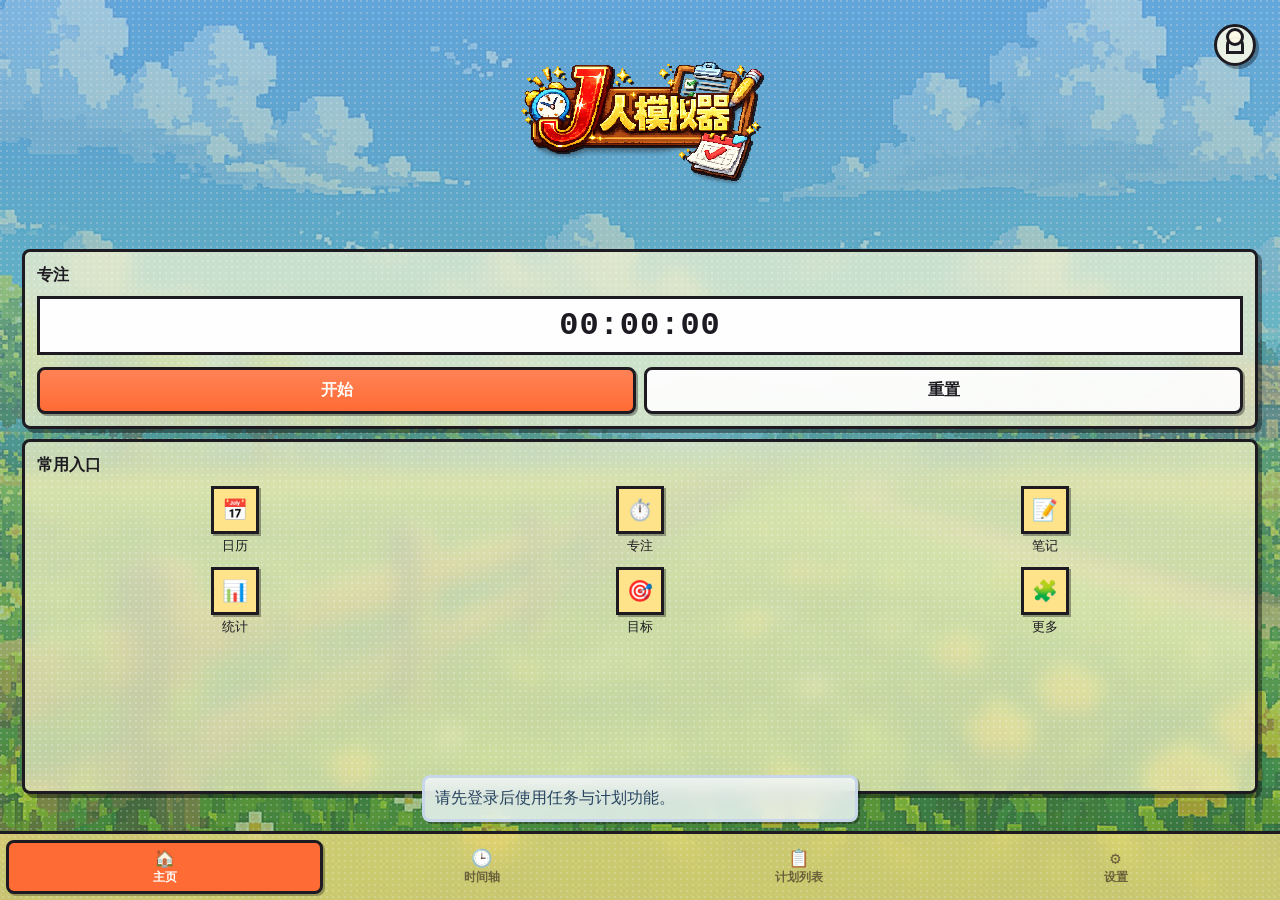
==== commit 3783a424: "优化知识库检索，优化前端显示细节" ====
--- a/v0_demo/index.html
+++ b/v0_demo/index.html
@@ -11,6 +11,9 @@
     <section class="page page-active" data-page="home">
       <header class="page-header">
         <img id="homeTitleImage" class="home-title-image" src="./assets/title-j-simulator.png" alt="J人模拟器">
+        <button id="homeAccountBtn" class="account-icon-btn" type="button" aria-label="账号">
+          <span class="account-glyph" aria-hidden="true"></span>
+        </button>
       </header>
       <div class="card">
         <h2>专注</h2>
@@ -21,7 +24,7 @@
         </div>
       </div>
       <div class="card">
-        <h2>常用入口（占位）</h2>
+        <h2>常用入口</h2>
         <div class="icon-grid">
           <div class="icon-item"><span>📅</span><p>日历</p></div>
           <div class="icon-item"><span>⏱️</span><p>专注</p></div>
@@ -29,20 +32,6 @@
           <div class="icon-item"><span>📊</span><p>统计</p></div>
           <div class="icon-item"><span>🎯</span><p>目标</p></div>
           <div class="icon-item"><span>🧩</span><p>更多</p></div>
-        </div>
-
-        <div class="auth-box">
-          <h3>账号登录</h3>
-          <form id="authForm" class="auth-form">
-            <input id="authUsername" type="text" placeholder="用户名（3-32位）" autocomplete="username" required>
-            <input id="authPassword" type="password" placeholder="密码（至少6位）" autocomplete="current-password" required>
-            <div class="auth-actions">
-              <button id="loginBtn" class="btn small primary" type="submit">登录</button>
-              <button id="registerBtn" class="btn small" type="button">注册</button>
-              <button id="logoutBtn" class="btn small" type="button">退出</button>
-            </div>
-          </form>
-          <p id="authStatus" class="hint">未登录</p>
         </div>
       </div>
     </section>
@@ -67,7 +56,7 @@
           </button>
           <button id="planInfoBtn" class="btn info-btn" type="button" title="查看计划详情" aria-label="查看计划详情">i</button>
         </div>
-        <p id="timelineHint" class="hint">双击任务块可标记完成并从时间轴移除。</p>
+        <p id="timelineHint" class="hint">单击时间轴方块可编辑名称、时间、描述或删除。</p>
       </div>
       <div class="card timeline-card">
         <div id="timelineHeader" class="timeline-header"></div>
@@ -76,10 +65,21 @@
     </section>
 
     <section class="page" data-page="plan">
-      <header class="page-header">
+      <header class="page-header page-header-row">
         <h1>计划列表</h1>
+        <button id="openTaskCreateBtn" class="icon-action-btn" type="button" aria-label="添加任务">
+          <svg class="edit-svg" viewBox="0 0 32 32" aria-hidden="true">
+            <path d="M7 25h6l13-13a4 4 0 0 0-6-6L7 19v6z"></path>
+            <path d="M18 8l6 6"></path>
+            <path d="M6 26h20"></path>
+          </svg>
+        </button>
       </header>
-      <div class="card">
+      <div id="taskCreateView" class="card" hidden>
+        <div class="settings-detail-head">
+          <button id="backTaskListBtn" class="btn small" type="button">‹ 返回</button>
+          <h2>创建新任务</h2>
+        </div>
         <form id="taskForm" class="form-grid">
           <label>
             任务名称
@@ -136,7 +136,7 @@
           <button type="submit" class="btn primary">添加任务</button>
         </form>
       </div>
-      <div class="card">
+      <div id="taskListView" class="card">
         <ul id="planList" class="list"></ul>
       </div>
     </section>
@@ -155,6 +155,20 @@
             </span>
             <span class="settings-entry-arrow">›</span>
           </button>
+          <button id="openAccountSettingsBtn" class="settings-entry" type="button">
+            <span>
+              <strong>账号</strong>
+              <span>登录、注册或退出当前账号。</span>
+            </span>
+            <span class="settings-entry-arrow">›</span>
+          </button>
+          <button id="openFocusSettingsPageBtn" class="settings-entry" type="button">
+            <span>
+              <strong>专注</strong>
+              <span>设置专注界面的时间显示方式。</span>
+            </span>
+            <span class="settings-entry-arrow">›</span>
+          </button>
         </div>
       </div>
       <div id="availabilitySettings" class="settings-view card" hidden>
@@ -172,6 +186,59 @@
           <button id="saveAvailabilityBtn" type="submit" class="btn primary">保存空闲时段</button>
         </form>
       </div>
+      <div id="accountSettings" class="settings-view card" hidden>
+        <div class="settings-detail-head">
+          <button id="backAccountSettingsBtn" class="btn small" type="button">‹ 返回</button>
+          <h2>账号</h2>
+        </div>
+        <div id="accountProfileView" class="account-profile" hidden>
+          <div class="account-profile-head">
+            <img id="accountAvatarPreview" class="account-avatar" src="./assets/default-avatar.png" alt="头像">
+            <div>
+              <strong id="accountDisplayName">未登录</strong>
+              <p id="accountUsernameText" class="hint">--</p>
+            </div>
+          </div>
+          <label>
+            显示名称
+            <input id="profileNameInput" type="text" placeholder="例如：刘知行">
+          </label>
+          <label>
+            头像路径
+            <input id="profileAvatarInput" type="text" placeholder="./assets/default-avatar.png">
+          </label>
+          <p class="hint">头像图片建议放在 v0_demo/assets/ 目录，例如 ./assets/default-avatar.png。</p>
+          <div class="auth-actions">
+            <button id="saveProfileBtn" class="btn primary" type="button">保存资料</button>
+            <button id="profileLogoutBtn" class="btn danger" type="button">退出账号</button>
+          </div>
+        </div>
+        <form id="authForm" class="auth-form">
+          <input id="authUsername" type="text" placeholder="用户名（3-32位）" autocomplete="username" required>
+          <input id="authPassword" type="password" placeholder="密码（至少6位）" autocomplete="current-password" required>
+          <div class="auth-actions">
+            <button id="loginBtn" class="btn small primary" type="submit">登录</button>
+            <button id="registerBtn" class="btn small" type="button">注册</button>
+            <button id="logoutBtn" class="btn small" type="button">退出</button>
+          </div>
+        </form>
+        <p id="authStatus" class="hint">未登录</p>
+      </div>
+      <div id="focusSettingsPage" class="settings-view card" hidden>
+        <div class="settings-detail-head">
+          <button id="backFocusSettingsBtn" class="btn small" type="button">‹ 返回</button>
+          <h2>专注</h2>
+        </div>
+        <p class="hint">设置专注界面中央大字显示内容。</p>
+        <label class="radio-row">
+          <input type="radio" name="focusDisplayMode" value="elapsed">
+          显示计时器累积时长
+        </label>
+        <label class="radio-row">
+          <input type="radio" name="focusDisplayMode" value="clock">
+          显示实时时间
+        </label>
+      </div>
     </section>
 
     <div id="feedbackBox" class="feedback" aria-live="polite"></div>
@@ -190,7 +257,9 @@
     </div>
   </section>
 
-  <button id="focusBubble" class="focus-bubble hidden" type="button" aria-label="恢复专注界面">专</button>
+  <button id="focusBubble" class="focus-bubble hidden" type="button" aria-label="恢复专注界面">
+    <span class="focus-bubble-icon" aria-hidden="true"></span>
+  </button>
 
   <div id="focusSettingsModal" class="modal hidden">
     <div class="modal-panel">
@@ -207,6 +276,57 @@
           <input type="radio" name="focusDisplayMode" value="clock">
           显示实时时间
         </label>
+      </div>
+    </div>
+  </div>
+
+  <div id="focusContentModal" class="modal focus-modal hidden">
+    <div class="modal-panel">
+      <div class="modal-head">
+        <h3>专注内容</h3>
+        <button id="closeFocusContentBtn" class="btn small" type="button">关闭</button>
+      </div>
+      <div class="modal-body">
+        <label>
+          内容
+          <input id="focusContentInput" type="text" placeholder="例如：数学卷选择题">
+        </label>
+        <div class="modal-actions">
+          <button id="saveFocusContentBtn" class="btn primary" type="button">保存</button>
+        </div>
+      </div>
+    </div>
+  </div>
+
+  <div id="timelineEditModal" class="modal hidden">
+    <div class="modal-panel">
+      <div class="modal-head">
+        <h3>编辑时间段</h3>
+        <button id="closeTimelineEditBtn" class="btn small" type="button">关闭</button>
+      </div>
+      <div class="modal-body">
+        <label>
+          名称
+          <input id="timelineEditTitleInput" type="text" placeholder="时间段名称">
+        </label>
+        <div class="time-edit-row">
+          <label>
+            开始
+            <input id="timelineEditStartInput" type="text" list="timeOptions" placeholder="HH:MM">
+          </label>
+          <label>
+            结束
+            <input id="timelineEditEndInput" type="text" list="timeOptions" placeholder="HH:MM">
+          </label>
+        </div>
+        <label>
+          描述
+          <textarea id="timelineEditDescriptionInput" rows="3" placeholder="默认没有内容"></textarea>
+        </label>
+        <div class="modal-actions danger-row">
+          <button id="deleteTimelineBlockBtn" class="btn danger" type="button">删除</button>
+          <button id="saveTimelineBlockBtn" class="btn primary" type="button">保存</button>
+        </div>
       </div>
     </div>
   </div>
--- a/v0_demo/styles.css
+++ b/v0_demo/styles.css
@@ -74,6 +74,80 @@
   text-shadow: 2px 2px 0 #1d1b21;
 }
 
+.page-header {
+  position: relative;
+}
+
+.page-header-row {
+  display: flex;
+  align-items: center;
+  justify-content: space-between;
+  gap: 10px;
+}
+
+.account-icon-btn {
+  position: absolute;
+  top: 2px;
+  right: 2px;
+  width: 42px;
+  height: 42px;
+  display: grid;
+  place-items: center;
+  border: 3px solid var(--line);
+  border-radius: 999px;
+  background: rgba(255, 253, 232, 0.86);
+  color: var(--text);
+  font: inherit;
+  font-size: 1.2rem;
+  font-weight: 900;
+  cursor: pointer;
+  box-shadow: 3px 3px 0 #00000055;
+}
+
+.icon-action-btn {
+  width: 46px;
+  height: 46px;
+  display: grid;
+  place-items: center;
+  border: 3px solid var(--line);
+  border-radius: var(--radius-pixel);
+  background: rgba(255, 253, 232, 0.9);
+  cursor: pointer;
+  box-shadow: 3px 3px 0 #00000055;
+}
+
+.edit-svg {
+  width: 28px;
+  height: 28px;
+  fill: none;
+  stroke: var(--line);
+  stroke-width: 3.4;
+  stroke-linecap: round;
+  stroke-linejoin: round;
+}
+
+.account-glyph {
+  position: relative;
+  width: 18px;
+  height: 18px;
+  display: block;
+  border: 3px solid var(--line);
+  border-radius: 999px 999px 6px 6px;
+}
+
+.account-glyph::before {
+  content: "";
+  position: absolute;
+  left: 50%;
+  top: -11px;
+  width: 12px;
+  height: 12px;
+  border: 3px solid var(--line);
+  border-radius: 999px;
+  background: rgba(255, 253, 232, 0.96);
+  transform: translateX(-50%);
+}
+
 .home-title-image {
   display: block;
   width: min(100%, 320px);
@@ -173,6 +247,31 @@
   display: grid;
   grid-template-columns: 1fr 1fr 1fr;
   gap: 6px;
+}
+
+.account-profile {
+  display: grid;
+  gap: 12px;
+}
+
+.account-profile[hidden] {
+  display: none;
+}
+
+.account-profile-head {
+  display: flex;
+  align-items: center;
+  gap: 12px;
+}
+
+.account-avatar {
+  width: 64px;
+  height: 64px;
+  border: 3px solid var(--line);
+  border-radius: 999px;
+  object-fit: cover;
+  background: rgba(255, 253, 232, 0.9);
+  box-shadow: 3px 3px 0 #00000055;
 }
 
 .settings-view[hidden] {
@@ -404,7 +503,8 @@
 }
 
 input,
-select {
+select,
+textarea {
   border: 3px solid var(--line);
   border-radius: 7px;
   padding: 10px 11px;
@@ -417,10 +517,15 @@
 }
 
 input:focus,
-select:focus {
+select:focus,
+textarea:focus {
   outline: none;
   background: rgba(255, 255, 255, 0.98);
   box-shadow: 2px 2px 0 #00000040, 0 0 0 3px rgba(255, 227, 138, 0.7);
+}
+
+textarea {
+  resize: vertical;
 }
 
 .list {
@@ -591,6 +696,11 @@
   padding: 12px;
 }
 
+.focus-modal,
+#focusSettingsModal {
+  z-index: 100;
+}
+
 .modal.hidden {
   display: none;
 }
@@ -689,6 +799,12 @@
 .timeline-block .ddl {
   color: #e8f2ff;
   font-size: 0.73rem;
+  margin-top: 2px;
+}
+
+.timeline-block .desc {
+  color: #edf7ff;
+  font-size: 0.72rem;
   margin-top: 2px;
 }
 
@@ -778,15 +894,29 @@
   height: 58px;
   border: 3px solid var(--line);
   border-radius: 999px;
-  background: var(--primary);
+  background:
+    radial-gradient(circle at 35% 28%, rgba(255, 255, 255, 0.9) 0 8px, transparent 9px),
+    linear-gradient(145deg, #ff8d5f, var(--primary));
   color: #fff;
   font: inherit;
   font-weight: 900;
-  box-shadow: 4px 4px 0 #00000066;
+  box-shadow:
+    0 10px 18px rgba(0, 0, 0, 0.28),
+    4px 4px 0 #00000066,
+    inset -4px -4px 0 rgba(122, 42, 12, 0.24);
   cursor: grab;
   touch-action: none;
 }
 
+.focus-bubble-icon {
+  width: 18px;
+  height: 18px;
+  display: block;
+  border: 4px solid #fff;
+  border-radius: 999px;
+  box-shadow: 0 0 0 3px rgba(29, 27, 33, 0.68);
+}
+
 .focus-bubble.hidden {
   display: none;
 }
@@ -798,6 +928,31 @@
 .radio-row {
   display: flex;
   align-items: center;
+  gap: 8px;
+  margin-top: 10px;
+}
+
+.modal-actions {
+  display: flex;
+  justify-content: flex-end;
+  gap: 8px;
+  margin-top: 12px;
+}
+
+.danger-row {
+  justify-content: space-between;
+}
+
+.btn.danger {
+  background:
+    linear-gradient(rgba(255, 255, 255, 0.16), rgba(255, 255, 255, 0)),
+    var(--danger);
+  color: #fff;
+}
+
+.time-edit-row {
+  display: grid;
+  grid-template-columns: 1fr 1fr;
   gap: 8px;
   margin-top: 10px;
 }
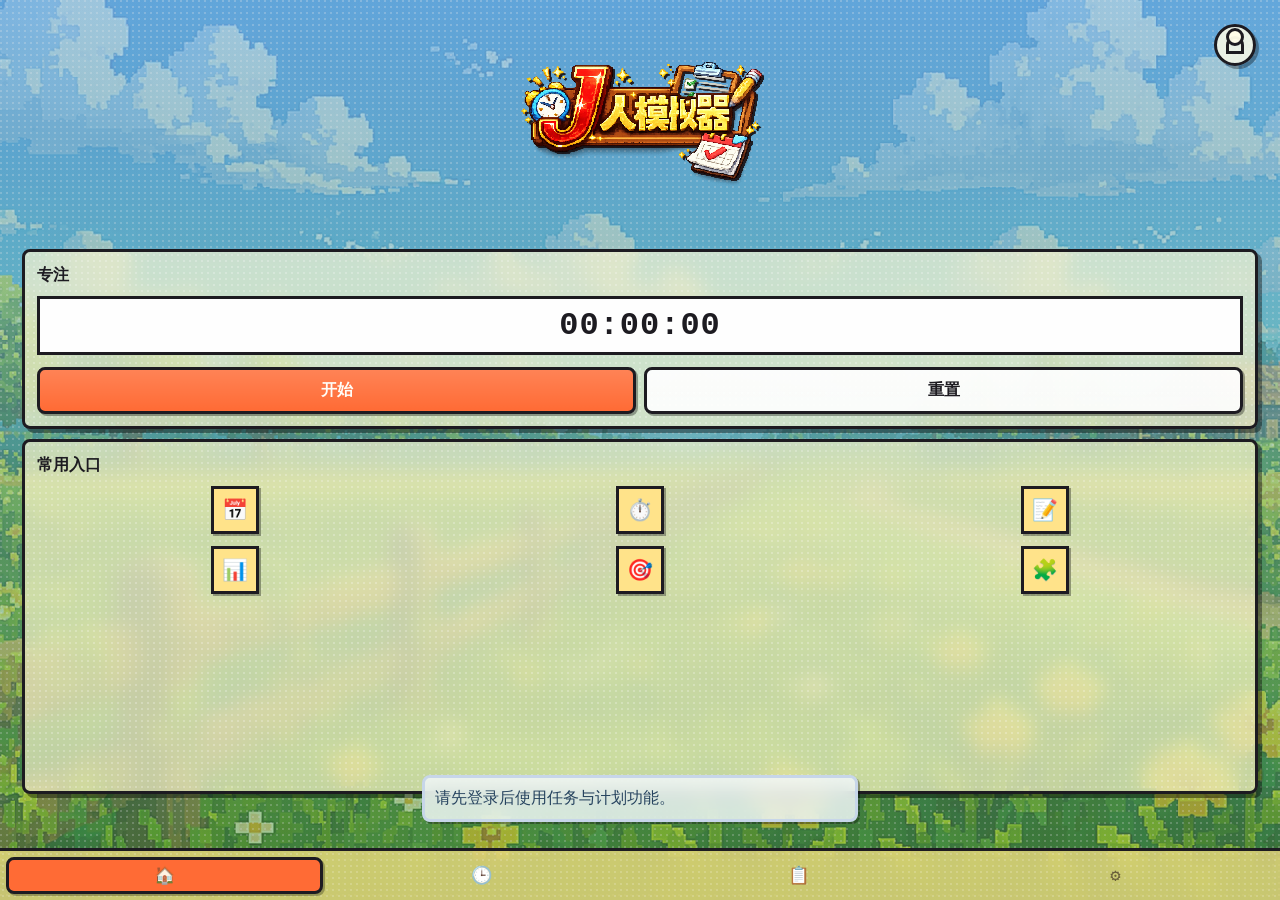
==== commit 26406e07: "优化前端UI" ====
--- a/v0_demo/index.html
+++ b/v0_demo/index.html
@@ -26,12 +26,12 @@
       <div class="card">
         <h2>常用入口</h2>
         <div class="icon-grid">
-          <div class="icon-item"><span>📅</span><p>日历</p></div>
-          <div class="icon-item"><span>⏱️</span><p>专注</p></div>
-          <div class="icon-item"><span>📝</span><p>笔记</p></div>
-          <div class="icon-item"><span>📊</span><p>统计</p></div>
-          <div class="icon-item"><span>🎯</span><p>目标</p></div>
-          <div class="icon-item"><span>🧩</span><p>更多</p></div>
+          <div class="icon-item"><span>📅</span></div>
+          <div class="icon-item"><span>⏱️</span></div>
+          <div class="icon-item"><span>📝</span></div>
+          <div class="icon-item"><span>📊</span></div>
+          <div class="icon-item"><span>🎯</span></div>
+          <div class="icon-item"><span>🧩</span></div>
         </div>
       </div>
     </section>
@@ -51,12 +51,11 @@
       <div class="card">
         <div class="timeline-actions-row">
           <button id="generateBtn" class="btn generate-btn" type="button">
-            <span class="btn-text">生成计划（全部任务）</span>
+            <span class="btn-text">生成计划</span>
             <span id="generateSpinner" class="spinner" aria-hidden="true"></span>
           </button>
           <button id="planInfoBtn" class="btn info-btn" type="button" title="查看计划详情" aria-label="查看计划详情">i</button>
         </div>
-        <p id="timelineHint" class="hint">单击时间轴方块可编辑名称、时间、描述或删除。</p>
       </div>
       <div class="card timeline-card">
         <div id="timelineHeader" class="timeline-header"></div>
@@ -146,26 +145,23 @@
         <h1>设置</h1>
       </header>
       <div id="settingsHome" class="settings-view card">
-        <h2>设置分类</h2>
+        <h2>设置</h2>
         <div class="settings-list">
           <button id="openAvailabilitySettingsBtn" class="settings-entry" type="button">
             <span>
               <strong>空闲时间段设置</strong>
-              <span>管理每周可以安排学习任务的时间。</span>
             </span>
             <span class="settings-entry-arrow">›</span>
           </button>
           <button id="openAccountSettingsBtn" class="settings-entry" type="button">
             <span>
               <strong>账号</strong>
-              <span>登录、注册或退出当前账号。</span>
             </span>
             <span class="settings-entry-arrow">›</span>
           </button>
           <button id="openFocusSettingsPageBtn" class="settings-entry" type="button">
             <span>
               <strong>专注</strong>
-              <span>设置专注界面的时间显示方式。</span>
             </span>
             <span class="settings-entry-arrow">›</span>
           </button>
@@ -193,7 +189,6 @@
         </div>
         <div id="accountProfileView" class="account-profile" hidden>
           <div class="account-profile-head">
-            <img id="accountAvatarPreview" class="account-avatar" src="./assets/default-avatar.png" alt="头像">
             <div>
               <strong id="accountDisplayName">未登录</strong>
               <p id="accountUsernameText" class="hint">--</p>
@@ -203,11 +198,6 @@
             显示名称
             <input id="profileNameInput" type="text" placeholder="例如：刘知行">
           </label>
-          <label>
-            头像路径
-            <input id="profileAvatarInput" type="text" placeholder="./assets/default-avatar.png">
-          </label>
-          <p class="hint">头像图片建议放在 v0_demo/assets/ 目录，例如 ./assets/default-avatar.png。</p>
           <div class="auth-actions">
             <button id="saveProfileBtn" class="btn primary" type="button">保存资料</button>
             <button id="profileLogoutBtn" class="btn danger" type="button">退出账号</button>
@@ -229,7 +219,6 @@
           <button id="backFocusSettingsBtn" class="btn small" type="button">‹ 返回</button>
           <h2>专注</h2>
         </div>
-        <p class="hint">设置专注界面中央大字显示内容。</p>
         <label class="radio-row">
           <input type="radio" name="focusDisplayMode" value="elapsed">
           显示计时器累积时长
@@ -331,6 +320,73 @@
     </div>
   </div>
 
+  <div id="taskEditModal" class="modal hidden">
+    <div class="modal-panel">
+      <div class="modal-head">
+        <h3>编辑任务</h3>
+        <button id="closeTaskEditBtn" class="btn small" type="button">关闭</button>
+      </div>
+      <div class="modal-body">
+        <label>
+          任务名称
+          <input id="editTitleInput" type="text" placeholder="例如：数学卷3张">
+        </label>
+        <label>
+          截止日期
+          <input id="editDeadlineInput" type="date">
+        </label>
+        <label>
+          学科
+          <select id="editSubjectInput">
+            <option value="math">数学</option>
+            <option value="english">英语</option>
+            <option value="chinese">语文</option>
+            <option value="physics">物理</option>
+            <option value="chemistry">化学</option>
+            <option value="biology">生物</option>
+            <option value="history">历史</option>
+            <option value="politics">政治</option>
+            <option value="geography">地理</option>
+            <option value="general">综合/其他</option>
+          </select>
+        </label>
+        <label>
+          任务类型
+          <select id="editTaskTypeInput">
+            <option value="test_paper">试卷</option>
+            <option value="exercise_set">习题/刷题</option>
+            <option value="essay">作文/写作</option>
+            <option value="reading">阅读</option>
+            <option value="recitation">背诵</option>
+            <option value="vocabulary">单词/词组</option>
+            <option value="mistake_review">错题整理</option>
+            <option value="chapter_review">章节复习</option>
+            <option value="preview">预习</option>
+            <option value="lab_report">实验报告</option>
+            <option value="group_work">小组作业</option>
+            <option value="presentation">展示/PPT</option>
+          </select>
+        </label>
+        <label>
+          难度
+          <select id="editDifficultyInput">
+            <option value="easy">简单</option>
+            <option value="medium">普通</option>
+            <option value="hard">困难</option>
+          </select>
+        </label>
+        <label>
+          预估时长（分钟，可选）
+          <input id="editEstimateInput" type="number" min="1" placeholder="例如：90">
+        </label>
+        <div class="modal-actions danger-row">
+          <button id="deleteTaskBtn" class="btn danger" type="button">删除任务</button>
+          <button id="saveTaskEditBtn" class="btn primary" type="button">保存任务</button>
+        </div>
+      </div>
+    </div>
+  </div>
+
   <div id="planInfoModal" class="modal hidden">
     <div class="modal-panel">
       <div class="modal-head">
--- a/v0_demo/styles.css
+++ b/v0_demo/styles.css
@@ -243,6 +243,10 @@
   gap: 8px;
 }
 
+.auth-form[hidden] {
+  display: none;
+}
+
 .auth-actions {
   display: grid;
   grid-template-columns: 1fr 1fr 1fr;
@@ -549,6 +553,23 @@
   gap: 10px;
 }
 
+.task-menu-btn {
+  width: 38px;
+  height: 38px;
+  display: grid;
+  place-items: center;
+  border: 3px solid var(--line);
+  border-radius: var(--radius-pixel);
+  background: rgba(255, 255, 255, 0.86);
+  color: var(--text);
+  font: inherit;
+  font-size: 1.4rem;
+  font-weight: 900;
+  line-height: 1;
+  cursor: pointer;
+  box-shadow: 2px 2px 0 #00000035;
+}
+
 .task-check {
   width: 20px;
   height: 20px;
@@ -751,13 +772,26 @@
   margin-bottom: 10px;
 }
 
+.stale-warning {
+  display: inline-block;
+  margin-left: 10px;
+  color: var(--danger);
+  font-size: 0.82rem;
+}
+
 .timeline-canvas {
   position: relative;
   border: 3px solid var(--line);
   border-radius: var(--radius-pixel);
   background: rgba(255, 255, 255, 0.88);
-  height: 1080px;
-  overflow: hidden;
+  height: min(58dvh, 560px);
+  overflow-y: auto;
+  overflow-x: hidden;
+}
+
+.timeline-content {
+  position: relative;
+  min-height: 360px;
 }
 
 .time-line {
@@ -792,6 +826,13 @@
   box-shadow: 2px 2px 0 #00000045;
 }
 
+.timeline-block p {
+  margin: 0;
+  overflow: hidden;
+  text-overflow: ellipsis;
+  white-space: nowrap;
+}
+
 .timeline-block.focus-block {
   background: var(--accent);
 }
@@ -800,12 +841,17 @@
   color: #e8f2ff;
   font-size: 0.73rem;
   margin-top: 2px;
+  white-space: nowrap;
 }
 
 .timeline-block .desc {
   color: #edf7ff;
   font-size: 0.72rem;
   margin-top: 2px;
+  display: -webkit-box;
+  -webkit-line-clamp: 2;
+  -webkit-box-orient: vertical;
+  white-space: normal;
 }
 
 .focus-overlay {
@@ -1029,9 +1075,7 @@
 }
 
 .nav-item em {
-  font-style: normal;
-  font-size: 0.74rem;
-  font-weight: 700;
+  display: none;
 }
 
 .nav-item.nav-active {
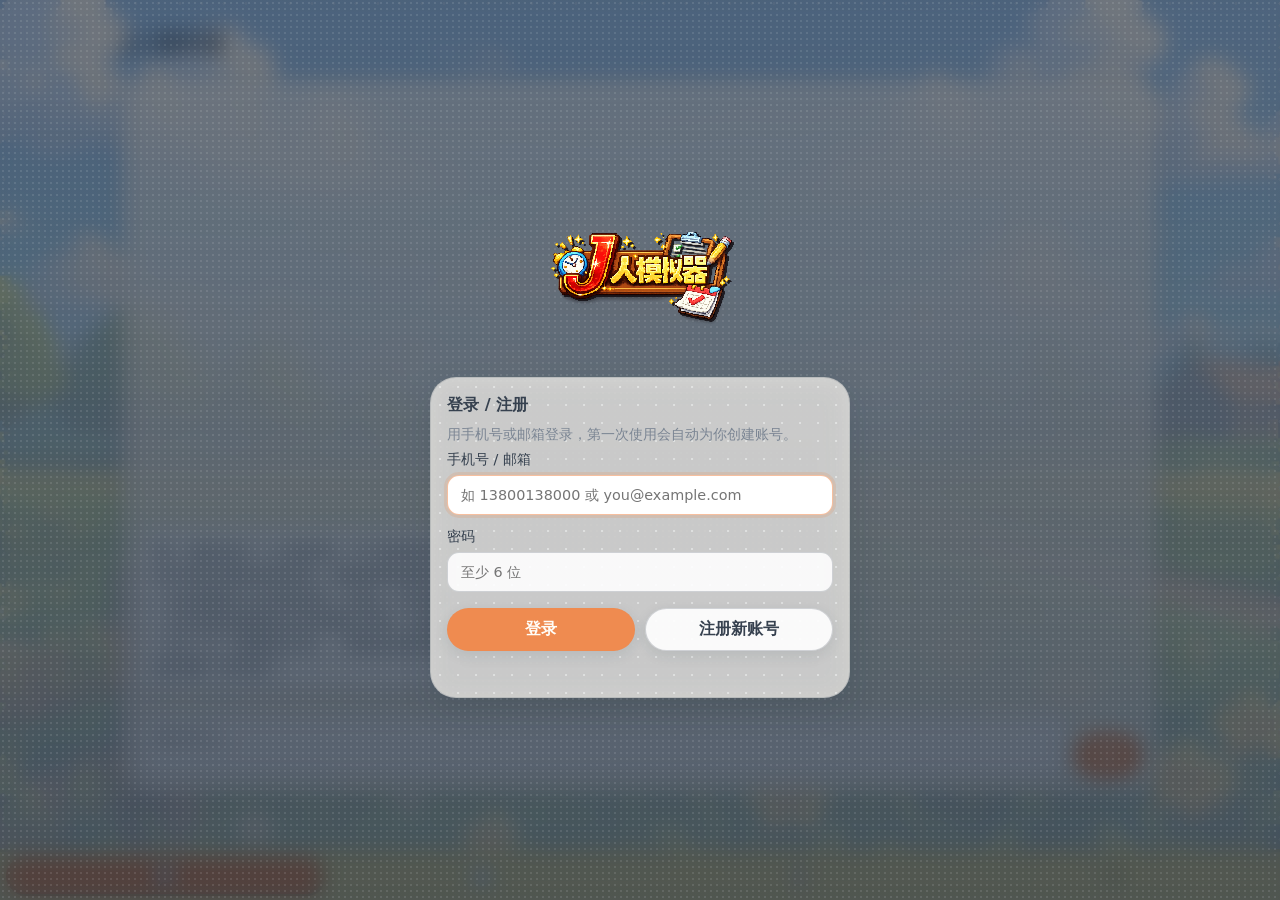
==== commit 7c59ae8d: "没有什么用的微调 主页改成了ai对话界面然后加了个滚动条" ====
--- a/v0_demo/index.html
+++ b/v0_demo/index.html
@@ -7,32 +7,44 @@
   <link rel="stylesheet" href="./styles.css">
 </head>
 <body>
+  <section id="authGate" class="auth-gate">
+    <div class="auth-gate-inner">
+      <img class="auth-gate-logo" src="./assets/title-j-simulator.png" alt="J人模拟器">
+      <div class="card auth-gate-card">
+        <h2 id="authGateTitle">登录 / 注册</h2>
+        <p class="hint">用手机号或邮箱登录，第一次使用会自动为你创建账号。</p>
+        <form id="authGateForm" class="auth-gate-form">
+          <label>
+            手机号 / 邮箱
+            <input id="gateIdentifier" type="text" inputmode="email" autocomplete="username"
+              placeholder="如 13800138000 或 you@example.com" required>
+          </label>
+          <label>
+            密码
+            <input id="gatePassword" type="password" autocomplete="current-password"
+              placeholder="至少 6 位" required>
+          </label>
+          <div class="auth-gate-actions">
+            <button id="gateLoginBtn" class="btn primary" type="submit">登录</button>
+            <button id="gateRegisterBtn" class="btn" type="button">注册新账号</button>
+          </div>
+        </form>
+        <p id="gateStatus" class="auth-gate-status" aria-live="polite"></p>
+      </div>
+    </div>
+  </section>
+
   <main class="app-shell">
-    <section class="page page-active" data-page="home">
-      <header class="page-header">
-        <img id="homeTitleImage" class="home-title-image" src="./assets/title-j-simulator.png" alt="J人模拟器">
-        <button id="homeAccountBtn" class="account-icon-btn" type="button" aria-label="账号">
-          <span class="account-glyph" aria-hidden="true"></span>
-        </button>
+    <section class="page page-active" data-page="chat">
+      <header class="page-header chat-header">
+        <h1 class="chat-title">J人模拟器</h1>
       </header>
-      <div class="card">
-        <h2>专注</h2>
-        <div id="timerDisplay" class="timer-display">00:00:00</div>
-        <div class="timer-actions">
-          <button id="timerToggleBtn" class="btn primary" type="button">开始</button>
-          <button id="timerResetBtn" class="btn" type="button">重置</button>
-        </div>
-      </div>
-      <div class="card">
-        <h2>常用入口</h2>
-        <div class="icon-grid">
-          <div class="icon-item"><span>📅</span></div>
-          <div class="icon-item"><span>⏱️</span></div>
-          <div class="icon-item"><span>📝</span></div>
-          <div class="icon-item"><span>📊</span></div>
-          <div class="icon-item"><span>🎯</span></div>
-          <div class="icon-item"><span>🧩</span></div>
-        </div>
+      <div class="card assistant-chat-view">
+        <div id="assistantChatMessages" class="chat-messages" aria-live="polite"></div>
+        <form id="assistantChatForm" class="chat-composer">
+          <textarea id="assistantChatInput" rows="2" placeholder="说点什么…"></textarea>
+          <button id="assistantChatSendBtn" class="btn primary" type="submit">发送</button>
+        </form>
       </div>
     </section>
 
@@ -167,10 +179,42 @@
           </button>
         </div>
       </div>
+      <div id="availabilityModeSettings" class="settings-view card" hidden>
+        <div class="settings-detail-head">
+          <button id="backFromAvailabilityModeBtn" class="btn small" type="button">‹ 返回</button>
+          <h2>空闲时间段设置</h2>
+        </div>
+        <div class="settings-list">
+          <button id="openAvailabilityAiBtn" class="settings-entry" type="button">
+            <span>
+              <strong>AI 设置</strong>
+            </span>
+            <span class="settings-entry-arrow">›</span>
+          </button>
+          <button id="openAvailabilityManualBtn" class="settings-entry" type="button">
+            <span>
+              <strong>手动设置</strong>
+            </span>
+            <span class="settings-entry-arrow">›</span>
+          </button>
+        </div>
+      </div>
+      <div id="availabilityAiSettings" class="settings-view card availability-chat-view" hidden>
+        <div class="settings-detail-head">
+          <button id="backFromAvailabilityAiBtn" class="btn small" type="button">‹ 返回</button>
+          <h2>AI 设置空闲时间</h2>
+        </div>
+        <p class="hint">用自然语言描述你的空闲时间，AI 会自动解析并保存。例如：「工作日晚上 7 点到 9 点有空，周末下午 2 点到 5 点。」</p>
+        <div id="availabilityChatMessages" class="chat-messages" aria-live="polite"></div>
+        <form id="availabilityChatForm" class="chat-composer">
+          <textarea id="availabilityChatInput" rows="2" placeholder="输入你的空闲时间段…"></textarea>
+          <button id="availabilityChatSendBtn" class="btn primary" type="submit">发送</button>
+        </form>
+      </div>
       <div id="availabilitySettings" class="settings-view card" hidden>
         <div class="settings-detail-head">
           <button id="backSettingsBtn" class="btn small" type="button">‹ 返回</button>
-          <h2>每周空闲时间段</h2>
+          <h2>手动设置空闲时间</h2>
         </div>
         <p class="hint">每个时段都支持：下拉选择或手动输入。输入会自动规范为 HH:MM。</p>
         <form id="availabilityForm" class="form-grid">
@@ -230,7 +274,7 @@
       </div>
     </section>
 
-    <div id="feedbackBox" class="feedback" aria-live="polite"></div>
+    <div id="feedbackBox" class="feedback hidden" aria-live="polite"></div>
   </main>
 
   <section id="focusOverlay" class="focus-overlay hidden" aria-label="专注界面">
@@ -387,6 +431,21 @@
     </div>
   </div>
 
+  <div id="timeShortageModal" class="modal hidden">
+    <div class="modal-panel shortage-panel">
+      <div class="modal-head">
+        <h3>时间不足</h3>
+      </div>
+      <div class="modal-body">
+        <p id="timeShortageSummary" class="shortage-summary">即使排满所有空闲时段，仍无法在截止日期前完成全部任务。</p>
+        <div class="modal-actions">
+          <button id="timeShortageDetailBtn" class="btn" type="button">查看详情</button>
+          <button id="closeTimeShortageBtn" class="btn small" type="button">知道了</button>
+        </div>
+      </div>
+    </div>
+  </div>
+
   <div id="planInfoModal" class="modal hidden">
     <div class="modal-panel">
       <div class="modal-head">
@@ -394,6 +453,11 @@
         <button id="closePlanInfoBtn" class="btn small" type="button">关闭</button>
       </div>
       <div class="modal-body">
+        <section id="planShortageSection" class="shortage-section" hidden>
+          <h4>时间不足详情</h4>
+          <p id="planShortageSummary" class="shortage-summary"></p>
+          <ul id="planShortageTaskList" class="list compact"></ul>
+        </section>
         <h4>本次计划的理由与风险</h4>
         <p id="planReasonText">暂无</p>
         <ul id="planRiskList" class="list compact"></ul>
@@ -404,7 +468,7 @@
   </div>
 
   <nav class="bottom-nav">
-    <button class="nav-item nav-active" data-nav="home" type="button"><span>🏠</span><em>主页</em></button>
+    <button class="nav-item nav-active" data-nav="chat" type="button"><span>💬</span><em>对话</em></button>
     <button class="nav-item" data-nav="timeline" type="button"><span>🕒</span><em>时间轴</em></button>
     <button class="nav-item" data-nav="plan" type="button"><span>📋</span><em>计划列表</em></button>
     <button class="nav-item" data-nav="settings" type="button"><span>⚙️</span><em>设置</em></button>
--- a/v0_demo/styles.css
+++ b/v0_demo/styles.css
@@ -1,44 +1,60 @@
 :root {
-  --bg-sky: #8fd3ff;
-  --bg-grass: #7ed957;
-  --panel: #fff6cf;
-  --panel-alt: #ffe38a;
-  --text: #1d1b21;
-  --muted: #5e5a66;
-  --line: #1d1b21;
-  --primary: #ff6b35;
-  --primary-dark: #d94f20;
-  --accent: #2fbf71;
-  --danger: #cc2e2e;
-  --blue: #3c8cff;
-  --radius-pixel: 8px;
-  --glass-panel: rgba(255, 246, 207, 0.68);
-  --glass-panel-strong: rgba(255, 246, 207, 0.82);
-  --glass-white: rgba(255, 255, 255, 0.72);
-  --pixel-shadow: 4px 4px 0 #00000066;
+  --bg-sky: #e6f0f5;
+  --bg-grass: #eef3ea;
+  --panel: #fffaf2;
+  --panel-alt: #fff3e0;
+  --text: #36414f;
+  --ink: #36414f;
+  --muted: #7c8694;
+  --line: rgba(54, 65, 79, 0.14);
+  --line-strong: rgba(54, 65, 79, 0.22);
+  --primary: #ef8b50;
+  --primary-dark: #e0763a;
+  --primary-soft: #fff1e6;
+  --accent: #5cbd92;
+  --danger: #e06a6a;
+  --blue: #6f9fe0;
+  --radius-sm: 12px;
+  --radius: 18px;
+  --radius-lg: 26px;
+  --radius-pill: 999px;
+  --radius-pixel: var(--radius);
+  --glass-panel: rgba(255, 251, 244, 0.74);
+  --glass-panel-strong: rgba(255, 251, 244, 0.88);
+  --glass-white: rgba(255, 255, 255, 0.66);
+  --shadow-sm: 0 4px 14px rgba(40, 52, 70, 0.1);
+  --shadow: 0 12px 32px rgba(30, 40, 60, 0.14);
+  --shadow-lg: 0 22px 54px rgba(30, 40, 60, 0.2);
+  --pixel-shadow: var(--shadow);
+  --sans: "PingFang SC", "Microsoft YaHei", "Segoe UI", system-ui, -apple-system, sans-serif;
 }
 
 * {
   box-sizing: border-box;
+}
+
+html {
+  min-height: 100%;
+  background: linear-gradient(180deg, var(--bg-sky), var(--bg-grass));
 }
 
 body {
   margin: 0;
   min-height: 100dvh;
   color: var(--text);
-  font-family: "Courier New", "Lucida Console", "Microsoft YaHei", monospace;
+  font-family: var(--sans);
+  -webkit-font-smoothing: antialiased;
   background:
-    linear-gradient(rgba(20, 28, 42, 0.1), rgba(20, 28, 42, 0.18)),
-    radial-gradient(circle at 20% 18%, rgba(255, 255, 255, 0.26) 0 1px, transparent 1px 100%),
-    linear-gradient(180deg, rgba(143, 211, 255, 0.72), rgba(126, 217, 87, 0.48)),
+    radial-gradient(circle at 18% 16%, rgba(255, 255, 255, 0.5) 0 1.4px, transparent 1.6px 100%),
+    linear-gradient(180deg, rgba(255, 255, 255, 0.62), rgba(255, 255, 255, 0.74)),
     url("./assets/bg-pixel-field.png") center / cover fixed no-repeat,
     linear-gradient(180deg, var(--bg-sky), var(--bg-grass));
-  background-size: auto, 6px 6px, auto, cover, auto;
-  image-rendering: pixelated;
+  background-size: 22px 22px, auto, cover, auto;
 }
 
 .app-shell {
   width: 100%;
+  max-width: 1080px;
   min-height: 100dvh;
   margin: 0 auto;
   padding: 12px 12px 96px;
@@ -69,9 +85,9 @@
 .page-header h1 {
   margin: 4px 0 2px;
   font-size: 1.45rem;
-  letter-spacing: 1px;
-  color: #ffffff;
-  text-shadow: 2px 2px 0 #1d1b21;
+  letter-spacing: 0.5px;
+  color: var(--ink);
+  text-shadow: 0 1px 0 rgba(255, 255, 255, 0.6);
 }
 
 .page-header {
@@ -83,25 +99,6 @@
   align-items: center;
   justify-content: space-between;
   gap: 10px;
-}
-
-.account-icon-btn {
-  position: absolute;
-  top: 2px;
-  right: 2px;
-  width: 42px;
-  height: 42px;
-  display: grid;
-  place-items: center;
-  border: 3px solid var(--line);
-  border-radius: 999px;
-  background: rgba(255, 253, 232, 0.86);
-  color: var(--text);
-  font: inherit;
-  font-size: 1.2rem;
-  font-weight: 900;
-  cursor: pointer;
-  box-shadow: 3px 3px 0 #00000055;
 }
 
 .icon-action-btn {
@@ -109,43 +106,21 @@
   height: 46px;
   display: grid;
   place-items: center;
-  border: 3px solid var(--line);
-  border-radius: var(--radius-pixel);
-  background: rgba(255, 253, 232, 0.9);
+  border: 1px solid var(--line-strong);
+  border-radius: var(--radius);
+  background: rgba(255, 253, 246, 0.92);
   cursor: pointer;
-  box-shadow: 3px 3px 0 #00000055;
+  box-shadow: var(--shadow-sm);
 }
 
 .edit-svg {
-  width: 28px;
-  height: 28px;
+  width: 26px;
+  height: 26px;
   fill: none;
-  stroke: var(--line);
-  stroke-width: 3.4;
+  stroke: var(--ink);
+  stroke-width: 2.4;
   stroke-linecap: round;
   stroke-linejoin: round;
-}
-
-.account-glyph {
-  position: relative;
-  width: 18px;
-  height: 18px;
-  display: block;
-  border: 3px solid var(--line);
-  border-radius: 999px 999px 6px 6px;
-}
-
-.account-glyph::before {
-  content: "";
-  position: absolute;
-  left: 50%;
-  top: -11px;
-  width: 12px;
-  height: 12px;
-  border: 3px solid var(--line);
-  border-radius: 999px;
-  background: rgba(255, 253, 232, 0.96);
-  transform: translateX(-50%);
 }
 
 .home-title-image {
@@ -154,20 +129,20 @@
   height: auto;
   margin: 2px auto 2px;
   image-rendering: pixelated;
-  filter: drop-shadow(2px 2px 0 #1d1b21);
+  filter: drop-shadow(0 6px 14px rgba(40, 52, 70, 0.22));
 }
 
 .card {
   background:
-    radial-gradient(circle, rgba(255, 255, 255, 0.24) 0 1px, transparent 1px 100%),
+    radial-gradient(circle, rgba(255, 255, 255, 0.4) 0 1px, transparent 1.4px 100%),
     var(--glass-panel);
-  background-size: 6px 6px, auto;
-  backdrop-filter: blur(10px) saturate(1.2);
-  -webkit-backdrop-filter: blur(10px) saturate(1.2);
-  border: 3px solid var(--line);
-  border-radius: var(--radius-pixel);
-  padding: 12px;
-  box-shadow: var(--pixel-shadow);
+  background-size: 18px 18px, auto;
+  backdrop-filter: blur(14px) saturate(1.12);
+  -webkit-backdrop-filter: blur(14px) saturate(1.12);
+  border: 1px solid var(--line);
+  border-radius: var(--radius-lg);
+  padding: 16px;
+  box-shadow: var(--shadow);
 }
 
 h2 {
@@ -187,9 +162,10 @@
   text-align: center;
   letter-spacing: 1px;
   margin: 8px 0 12px;
-  padding: 8px;
-  border: 3px solid var(--line);
-  background: #fefefe;
+  padding: 10px;
+  border: 1px solid var(--line);
+  border-radius: var(--radius);
+  background: rgba(255, 255, 255, 0.86);
 }
 
 .timer-actions {
@@ -213,13 +189,13 @@
 .icon-item span {
   width: 48px;
   height: 48px;
-  border: 3px solid var(--line);
-  border-radius: 0;
+  border: 1px solid var(--line);
+  border-radius: var(--radius);
   display: grid;
   place-items: center;
   font-size: 1.3rem;
   background: var(--panel-alt);
-  box-shadow: 2px 2px 0 #00000055;
+  box-shadow: var(--shadow-sm);
 }
 
 .icon-item p {
@@ -230,7 +206,7 @@
 .auth-box {
   margin-top: 12px;
   padding-top: 10px;
-  border-top: 3px dashed var(--line);
+  border-top: 1px dashed var(--line-strong);
 }
 
 .auth-box h3 {
@@ -271,11 +247,11 @@
 .account-avatar {
   width: 64px;
   height: 64px;
-  border: 3px solid var(--line);
-  border-radius: 999px;
+  border: 1px solid var(--line-strong);
+  border-radius: var(--radius-pill);
   object-fit: cover;
-  background: rgba(255, 253, 232, 0.9);
-  box-shadow: 3px 3px 0 #00000055;
+  background: rgba(255, 253, 246, 0.9);
+  box-shadow: var(--shadow-sm);
 }
 
 .settings-view[hidden] {
@@ -298,32 +274,29 @@
   gap: 10px;
   align-items: center;
   text-align: left;
-  border: 3px solid var(--line);
-  border-radius: var(--radius-pixel);
-  background:
-    radial-gradient(circle, rgba(255, 255, 255, 0.22) 0 1px, transparent 1px 100%),
-    rgba(255, 255, 255, 0.76);
-  background-size: 6px 6px, auto;
-  padding: 12px;
+  border: 1px solid var(--line);
+  border-radius: var(--radius);
+  background: rgba(255, 255, 255, 0.78);
+  padding: 14px;
   font: inherit;
   color: var(--text);
   cursor: pointer;
-  box-shadow: 3px 3px 0 #0000004d;
+  box-shadow: var(--shadow-sm);
   transition:
-    transform 0.12s ease,
-    box-shadow 0.12s ease,
-    filter 0.12s ease;
+    transform 0.15s ease,
+    box-shadow 0.15s ease,
+    filter 0.15s ease;
 }
 
 .settings-entry:hover {
-  filter: brightness(1.03);
-  transform: translate(-1px, -1px);
-  box-shadow: 4px 4px 0 #0000004d;
+  filter: brightness(1.02);
+  transform: translateY(-2px);
+  box-shadow: var(--shadow);
 }
 
 .settings-entry:active {
-  transform: translate(1px, 1px);
-  box-shadow: 1px 1px 0 #0000004d;
+  transform: translateY(0);
+  box-shadow: var(--shadow-sm);
 }
 
 .settings-entry strong,
@@ -353,49 +326,45 @@
 }
 
 .btn {
-  border: 3px solid var(--line);
-  border-radius: var(--radius-pixel);
-  background:
-    linear-gradient(rgba(255, 255, 255, 0.18), rgba(255, 255, 255, 0)),
-    rgba(255, 255, 255, 0.9);
-  color: var(--text);
-  padding: 10px 12px;
+  border: 1px solid var(--line-strong);
+  border-radius: var(--radius-pill);
+  background: rgba(255, 255, 255, 0.92);
+  color: var(--ink);
+  padding: 10px 16px;
   font: inherit;
-  font-weight: 700;
+  font-weight: 600;
   cursor: pointer;
-  box-shadow: 2px 2px 0 #00000055;
+  box-shadow: var(--shadow-sm);
   transition:
-    transform 0.12s ease,
-    box-shadow 0.12s ease,
-    filter 0.12s ease,
-    background-color 0.12s ease;
+    transform 0.15s ease,
+    box-shadow 0.15s ease,
+    filter 0.15s ease,
+    background-color 0.15s ease;
   touch-action: manipulation;
 }
 
 .btn:hover {
-  filter: brightness(1.04) saturate(1.08);
-  transform: translate(-1px, -1px);
-  box-shadow: 3px 3px 0 #00000055;
+  filter: brightness(1.02);
+  transform: translateY(-2px);
+  box-shadow: var(--shadow);
 }
 
 .btn:focus-visible,
 .nav-item:focus-visible,
 .week-day:focus-visible,
 .task-check:focus-visible {
-  outline: 3px solid #fff6cf;
+  outline: 3px solid rgba(239, 139, 80, 0.55);
   outline-offset: 2px;
 }
 
 .btn:active {
-  transform: translate(1px, 1px);
-  box-shadow: 1px 1px 0 #00000055;
+  transform: translateY(0);
+  box-shadow: var(--shadow-sm);
 }
 
 .btn.primary {
-  background:
-    linear-gradient(rgba(255, 255, 255, 0.16), rgba(255, 255, 255, 0)),
-    var(--primary);
-  border-color: var(--line);
+  background: var(--primary);
+  border-color: transparent;
   color: #fffdf8;
 }
 
@@ -413,7 +382,7 @@
 .spinner {
   width: 18px;
   height: 18px;
-  border-radius: 0;
+  border-radius: 999px;
   border: 3px solid #ffd2c2;
   border-top-color: #ffffff;
   opacity: 0;
@@ -447,15 +416,12 @@
 }
 
 .day-row {
-  border: 3px solid var(--line);
-  border-radius: var(--radius-pixel);
-  background:
-    radial-gradient(circle, rgba(255, 255, 255, 0.18) 0 1px, transparent 1px 100%),
-    var(--glass-white);
-  background-size: 6px 6px, auto;
-  backdrop-filter: blur(7px) saturate(1.16);
-  -webkit-backdrop-filter: blur(7px) saturate(1.16);
-  padding: 8px;
+  border: 1px solid var(--line);
+  border-radius: var(--radius);
+  background: var(--glass-white);
+  backdrop-filter: blur(8px) saturate(1.1);
+  -webkit-backdrop-filter: blur(8px) saturate(1.1);
+  padding: 10px;
 }
 
 .day-row-head {
@@ -509,23 +475,25 @@
 input,
 select,
 textarea {
-  border: 3px solid var(--line);
-  border-radius: 7px;
-  padding: 10px 11px;
+  border: 1px solid var(--line-strong);
+  border-radius: var(--radius-sm);
+  padding: 11px 13px;
   font: inherit;
-  background: rgba(255, 255, 255, 0.88);
+  color: var(--ink);
+  background: rgba(255, 255, 255, 0.9);
   transition:
-    background-color 0.12s ease,
-    box-shadow 0.12s ease,
-    transform 0.12s ease;
+    background-color 0.15s ease,
+    box-shadow 0.15s ease,
+    border-color 0.15s ease;
 }
 
 input:focus,
 select:focus,
 textarea:focus {
   outline: none;
-  background: rgba(255, 255, 255, 0.98);
-  box-shadow: 2px 2px 0 #00000040, 0 0 0 3px rgba(255, 227, 138, 0.7);
+  background: #ffffff;
+  border-color: rgba(239, 139, 80, 0.55);
+  box-shadow: 0 0 0 3px rgba(239, 139, 80, 0.18);
 }
 
 textarea {
@@ -541,10 +509,10 @@
 }
 
 .list li {
-  border: 3px solid var(--line);
-  border-radius: var(--radius-pixel);
-  background: rgba(255, 255, 255, 0.82);
-  padding: 10px;
+  border: 1px solid var(--line);
+  border-radius: var(--radius);
+  background: rgba(255, 255, 255, 0.84);
+  padding: 12px;
 }
 
 .task-item {
@@ -558,37 +526,41 @@
   height: 38px;
   display: grid;
   place-items: center;
-  border: 3px solid var(--line);
-  border-radius: var(--radius-pixel);
-  background: rgba(255, 255, 255, 0.86);
-  color: var(--text);
+  border: 1px solid var(--line-strong);
+  border-radius: var(--radius-sm);
+  background: rgba(255, 255, 255, 0.88);
+  color: var(--ink);
   font: inherit;
   font-size: 1.4rem;
-  font-weight: 900;
+  font-weight: 700;
   line-height: 1;
   cursor: pointer;
-  box-shadow: 2px 2px 0 #00000035;
+  box-shadow: var(--shadow-sm);
 }
 
 .task-check {
-  width: 20px;
-  height: 20px;
-  border: 3px solid var(--line);
-  border-radius: 6px;
+  width: 22px;
+  height: 22px;
+  border: 1px solid var(--line-strong);
+  border-radius: 8px;
   display: grid;
   place-items: center;
   flex-shrink: 0;
   cursor: pointer;
   background: #fff;
   transition:
-    transform 0.12s ease,
-    box-shadow 0.12s ease,
-    background-color 0.12s ease;
+    transform 0.15s ease,
+    box-shadow 0.15s ease,
+    background-color 0.15s ease;
 }
 
 .task-check:hover {
-  transform: translate(-1px, -1px);
-  box-shadow: 2px 2px 0 #00000045;
+  transform: translateY(-1px);
+  box-shadow: var(--shadow-sm);
+}
+
+.task-check:active {
+  transform: translateY(0);
 }
 
 .task-check.checked {
@@ -655,11 +627,11 @@
 
 .selected-date-label {
   text-align: center;
-  font-weight: 700;
-  background: rgba(255, 255, 255, 0.72);
-  border: 3px solid var(--line);
-  border-radius: var(--radius-pixel);
-  padding: 6px 8px;
+  font-weight: 600;
+  background: rgba(255, 255, 255, 0.78);
+  border: 1px solid var(--line);
+  border-radius: var(--radius);
+  padding: 8px 10px;
   backdrop-filter: blur(6px);
   -webkit-backdrop-filter: blur(6px);
 }
@@ -692,6 +664,11 @@
   filter: brightness(1.04);
   transform: translate(-1px, -1px);
   box-shadow: 3px 3px 0 #00000035;
+}
+
+.week-day:active {
+  transform: translate(1px, 1px);
+  box-shadow: 1px 1px 0 #00000035;
 }
 
 .week-day span {
@@ -777,6 +754,229 @@
   margin-left: 10px;
   color: var(--danger);
   font-size: 0.82rem;
+}
+
+.shortage-panel {
+  border-color: rgba(204, 46, 46, 0.45);
+}
+
+.shortage-section {
+  margin-bottom: 16px;
+  padding: 12px;
+  border-radius: 10px;
+  background: rgba(204, 46, 46, 0.08);
+  border: 1px solid rgba(204, 46, 46, 0.25);
+}
+
+.shortage-summary {
+  margin: 0 0 10px;
+  color: var(--danger);
+  line-height: 1.5;
+}
+
+.availability-chat-view {
+  display: flex;
+  flex-direction: column;
+  min-height: min(68dvh, 520px);
+}
+
+.auth-gate {
+  position: fixed;
+  inset: 0;
+  z-index: 60;
+  display: flex;
+  align-items: center;
+  justify-content: center;
+  padding: 24px 16px calc(24px + env(safe-area-inset-bottom));
+  overflow-y: auto;
+  background:
+    radial-gradient(circle, rgba(255, 255, 255, 0.1) 0 1px, transparent 1px 100%),
+    linear-gradient(180deg, rgba(24, 38, 56, 0.62), rgba(24, 38, 56, 0.74));
+  background-size: 6px 6px, auto;
+  backdrop-filter: blur(10px) saturate(1.1);
+  -webkit-backdrop-filter: blur(10px) saturate(1.1);
+}
+
+.auth-gate.hidden {
+  display: none;
+}
+
+.auth-gate-inner {
+  width: min(100%, 420px);
+  display: flex;
+  flex-direction: column;
+  align-items: center;
+  gap: 14px;
+}
+
+.auth-gate-logo {
+  display: block;
+  width: min(70%, 240px);
+  height: auto;
+  image-rendering: pixelated;
+  filter: drop-shadow(2px 2px 0 #1d1b21);
+}
+
+.auth-gate-card {
+  width: 100%;
+}
+
+.auth-gate-form {
+  display: flex;
+  flex-direction: column;
+  gap: 12px;
+  margin-top: 6px;
+}
+
+.auth-gate-form label {
+  display: flex;
+  flex-direction: column;
+  gap: 6px;
+  font-size: 0.9rem;
+}
+
+.auth-gate-form input {
+  width: 100%;
+}
+
+.auth-gate-actions {
+  display: flex;
+  gap: 10px;
+  margin-top: 4px;
+}
+
+.auth-gate-actions .btn {
+  flex: 1 1 0;
+}
+
+.auth-gate-status {
+  margin: 10px 0 0;
+  min-height: 20px;
+  font-size: 0.86rem;
+  color: var(--danger);
+}
+
+.chat-header {
+  display: flex;
+  align-items: center;
+  justify-content: flex-start;
+  min-height: 0;
+  margin: 2px 0 8px;
+  padding: 0;
+}
+
+.chat-title {
+  margin: 0;
+  font-size: 1.15rem;
+  font-weight: 600;
+  letter-spacing: 0.3px;
+  color: var(--ink);
+}
+
+.page[data-page="chat"] {
+  height: calc(100dvh - 108px);
+  min-height: 0;
+  overflow: hidden;
+}
+
+.page > .card.assistant-chat-view:last-of-type {
+  display: flex;
+  flex-direction: column;
+  flex: 1 1 auto;
+  width: 100%;
+  min-width: 0;
+  min-height: 0;
+  max-width: 100%;
+}
+
+.assistant-chat-view .chat-messages {
+  flex: 1 1 auto;
+  min-height: 0;
+  min-width: 0;
+  max-height: none;
+  overflow-y: auto;
+}
+
+/* Keep bubbles at their natural height so the list overflows and scrolls,
+   instead of being compressed to fit the fixed-height messages area. */
+.assistant-chat-view .chat-messages > * {
+  flex: 0 0 auto;
+}
+
+/* Anchor messages to the bottom (newest visible) without justify-content:flex-end,
+   which clips overflowed content and breaks scrolling in Chromium. */
+.assistant-chat-view .chat-messages > :first-child {
+  margin-top: auto;
+}
+
+.assistant-chat-view .chat-composer {
+  margin-top: 0;
+  min-width: 0;
+}
+
+.assistant-chat-view .chat-bubble.assistant {
+  background: rgba(255, 255, 255, 0.92);
+}
+
+.chat-messages {
+  flex: 1;
+  overflow-y: auto;
+  display: flex;
+  flex-direction: column;
+  gap: 10px;
+  padding: 8px 2px 12px;
+  min-height: 220px;
+  max-height: min(48dvh, 420px);
+}
+
+.chat-bubble {
+  max-width: 88%;
+  padding: 10px 12px;
+  border: 2px solid var(--line);
+  border-radius: 12px;
+  line-height: 1.45;
+  word-break: break-word;
+  white-space: pre-wrap;
+  box-shadow: 2px 2px 0 #00000033;
+}
+
+.chat-bubble.user {
+  align-self: flex-end;
+  background: rgba(255, 107, 53, 0.92);
+  color: #fffdf8;
+}
+
+.chat-bubble.assistant {
+  align-self: flex-start;
+  background: rgba(255, 255, 255, 0.88);
+}
+
+.chat-bubble.pending {
+  align-self: flex-start;
+  background: rgba(255, 255, 255, 0.72);
+  color: var(--muted);
+}
+
+.chat-composer {
+  display: flex;
+  gap: 8px;
+  align-items: flex-end;
+  padding-top: 10px;
+  margin-top: auto;
+  border-top: 2px solid rgba(29, 27, 33, 0.12);
+}
+
+.chat-composer textarea {
+  flex: 1 1 auto;
+  min-width: 0;
+  min-height: 44px;
+  max-height: 120px;
+  resize: vertical;
+}
+
+.chat-composer .btn {
+  flex: 0 0 auto;
+  white-space: nowrap;
 }
 
 .timeline-canvas {
@@ -1094,6 +1294,10 @@
     padding: 6px;
   }
 
+  .page[data-page="chat"] {
+    height: calc(100dvh - 98px);
+  }
+
   .day-row-head {
     align-items: flex-start;
     flex-direction: column;
